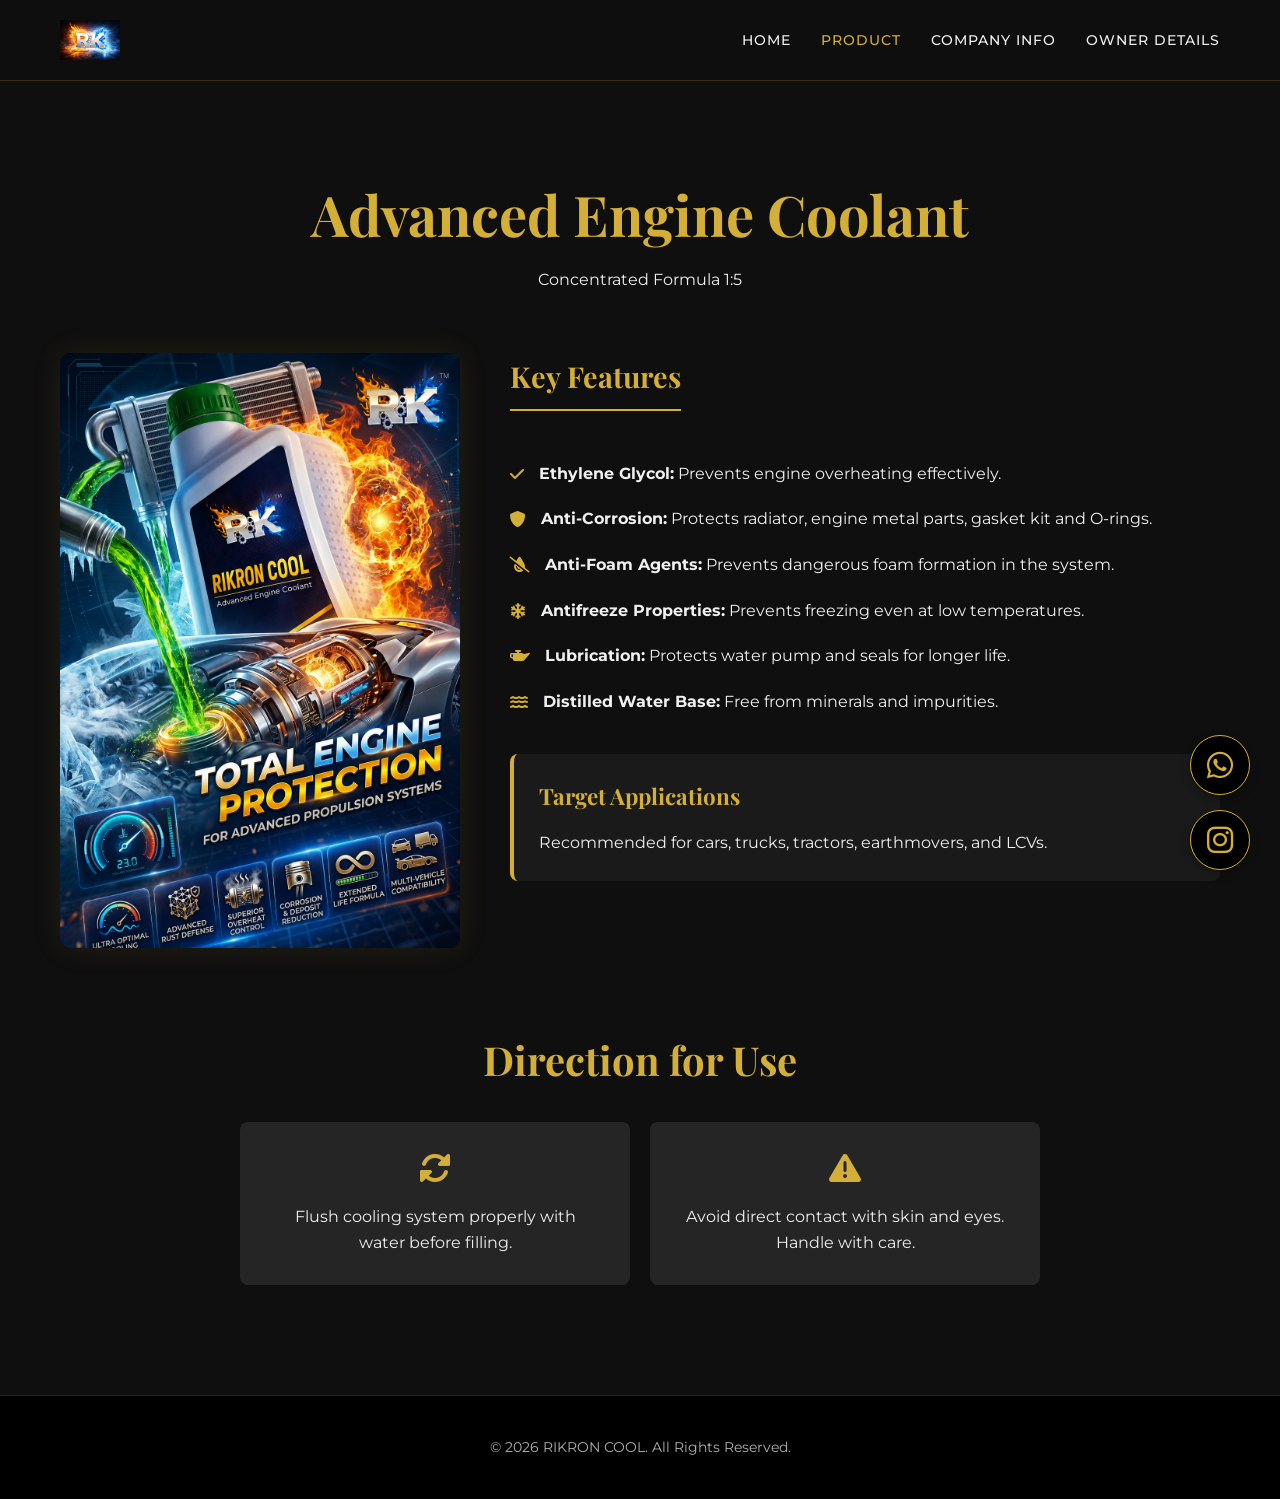
==== product.html @ 7770460e "Add files via upload" ====
<!DOCTYPE html>
<html lang="en">

<head>
    <meta charset="UTF-8">
    <meta name="viewport" content="width=device-width, initial-scale=1.0">
    <title>Product Details - RIKRON COOL</title>
    <link rel="stylesheet" href="css/style.css">
    <link rel="stylesheet" href="https://cdnjs.cloudflare.com/ajax/libs/font-awesome/6.0.0/css/all.min.css">
</head>

<body>
    <header>
        <div class="container">
            <nav>
                <div class="logo">
                    <a href="index.html">
                        <img src="assets/images/logo.png" alt="RIKRON COOL Logo">
                    </a>
                </div>
                <div class="hamburger">
                    <i class="fas fa-bars">☰</i>
                </div>
                <ul class="nav-links">
                    <li><a href="index.html">Home</a></li>
                    <li><a href="product.html" class="active">Product</a></li>
                    <li><a href="company.html">Company Info</a></li>
                    <li><a href="owner.html">Owner Details</a></li>
                </ul>
            </nav>
        </div>
    </header>

    <main style="padding-top: 100px;">
        <section class="section-padding">
            <div class="container">
                <div class="fade-in text-center" style="margin-bottom: 60px;">
                    <h1 class="text-gold">Advanced Engine Coolant</h1>
                    <p>Concentrated Formula 1:5</p>
                </div>

                <div style="display: flex; flex-wrap: wrap; justify-content: center; gap: 50px; align-items: start;">
                    <div class="fade-in" style="flex: 1; min-width: 300px; max-width: 400px;">
                        <img src="assets/images/bottle.png" alt="RIKRON Coolant Bottle"
                            style="width: 100%; border-radius: 10px; box-shadow: 0 0 30px rgba(212, 175, 55, 0.1);">
                    </div>

                    <div class="fade-in" style="flex: 1; min-width: 300px;">
                        <h2 class="text-gold"
                            style="font-size: 1.8rem; border-bottom: 2px solid var(--accent-gold); padding-bottom: 10px; display: inline-block;">
                            Key Features</h2>
                        <ul style="margin-top: 30px; display: grid; gap: 20px;">
                            <li style="display: flex; gap: 15px; align-items: flex-start;">
                                <i class="fas fa-check text-gold" style="margin-top: 5px;"></i>
                                <span><strong>Ethylene Glycol:</strong> Prevents engine overheating effectively.</span>
                            </li>
                            <li style="display: flex; gap: 15px; align-items: flex-start;">
                                <i class="fas fa-shield-alt text-gold" style="margin-top: 5px;"></i>
                                <span><strong>Anti-Corrosion:</strong> Protects radiator, engine metal parts, gasket kit
                                    and O-rings.</span>
                            </li>
                            <li style="display: flex; gap: 15px; align-items: flex-start;">
                                <i class="fas fa-tint-slash text-gold" style="margin-top: 5px;"></i>
                                <span><strong>Anti-Foam Agents:</strong> Prevents dangerous foam formation in the
                                    system.</span>
                            </li>
                            <li style="display: flex; gap: 15px; align-items: flex-start;">
                                <i class="fas fa-snowflake text-gold" style="margin-top: 5px;"></i>
                                <span><strong>Antifreeze Properties:</strong> Prevents freezing even at low
                                    temperatures.</span>
                            </li>
                            <li style="display: flex; gap: 15px; align-items: flex-start;">
                                <i class="fas fa-oil-can text-gold" style="margin-top: 5px;"></i>
                                <span><strong>Lubrication:</strong> Protects water pump and seals for longer
                                    life.</span>
                            </li>
                            <li style="display: flex; gap: 15px; align-items: flex-start;">
                                <i class="fas fa-water text-gold" style="margin-top: 5px;"></i>
                                <span><strong>Distilled Water Base:</strong> Free from minerals and impurities.</span>
                            </li>
                        </ul>

                        <div
                            style="margin-top: 40px; background-color: var(--secondary-bg); padding: 25px; border-radius: 8px; border-left: 4px solid var(--accent-gold);">
                            <h3 class="text-gold" style="font-size: 1.4rem; margin-bottom: 15px;">Target Applications
                            </h3>
                            <p>Recommended for cars, trucks, tractors, earthmovers, and LCVs.</p>
                        </div>
                    </div>
                </div>

                <div class="fade-in" style="margin-top: 80px;">
                    <h2 class="text-gold text-center">Direction for Use</h2>
                    <div
                        style="max-width: 800px; margin: 30px auto; display: grid; grid-template-columns: repeat(auto-fit, minmax(250px, 1fr)); gap: 20px;">
                        <div class="text-center" style="background: var(--card-bg); padding: 30px; border-radius: 8px;">
                            <i class="fas fa-sync-alt text-gold" style="font-size: 2rem; margin-bottom: 20px;"></i>
                            <p>Flush cooling system properly with water before filling.</p>
                        </div>
                        <div class="text-center" style="background: var(--card-bg); padding: 30px; border-radius: 8px;">
                            <i class="fas fa-exclamation-triangle text-gold"
                                style="font-size: 2rem; margin-bottom: 20px;"></i>
                            <p>Avoid direct contact with skin and eyes. Handle with care.</p>
                        </div>
                    </div>
                </div>
            </div>
        </section>
    </main>

    <div class="floating-buttons">
        <a href="https://api.whatsapp.com/send?phone=917276092087&text=Hello%2C%20I%20want%20to%20inquire%20about%20RIKRON%20COOL%20products."
            target="_blank" class="social-btn whatsapp">
            <i class="fab fa-whatsapp"></i>
        </a>
        <a href="https://www.instagram.com/rikroncool_10/" target="_blank" class="social-btn instagram">
            <i class="fab fa-instagram"></i>
        </a>
    </div>

    <footer>
        <div class="container">
            <p>&copy; 2026 RIKRON COOL. All Rights Reserved.</p>
        </div>
    </footer>

    <script src="js/main.js"></script>
</body>

</html>
---- css/style.css ----
/* RIKRON COOL - Main Stylesheet */

/* Google Fonts Import */
@import url('https://fonts.googleapis.com/css2?family=Montserrat:wght@400;500;700&family=Playfair+Display:wght@700&display=swap');

:root {
    --primary-bg: #0f0f0f;
    --secondary-bg: #1a1a1a;
    --card-bg: #252525;
    --primary-text: #f0f0f0;
    --secondary-text: #b0b0b0;
    --accent-gold: #D4AF37;
    --accent-gold-hover: #C5A028;
    --font-heading: 'Playfair Display', serif;
    --font-body: 'Montserrat', sans-serif;
    --desktop-width: 1200px;
}

* {
    margin: 0;
    padding: 0;
    box-sizing: border-box;
}

body {
    background-color: var(--primary-bg);
    color: var(--primary-text);
    font-family: var(--font-body);
    line-height: 1.6;
    overflow-x: hidden;
}

a {
    text-decoration: none;
    color: inherit;
    transition: color 0.3s ease;
}

ul {
    list-style: none;
}

img {
    max-width: 100%;
    display: block;
}

/* Utilities */
.container {
    max-width: var(--desktop-width);
    margin: 0 auto;
    padding: 0 20px;
}

.text-gold {
    color: var(--accent-gold);
}

.text-center {
    text-align: center;
}

.section-padding {
    padding: 80px 0;
}

.btn {
    display: inline-block;
    padding: 12px 30px;
    background-color: var(--accent-gold);
    color: #000;
    font-weight: 700;
    text-transform: uppercase;
    border: 2px solid var(--accent-gold);
    border-radius: 4px;
    transition: all 0.3s ease;
    cursor: pointer;
}

.btn:hover {
    background-color: transparent;
    color: var(--accent-gold);
}

.btn-outline {
    background-color: transparent;
    color: var(--accent-gold);
}

.btn-outline:hover {
    background-color: var(--accent-gold);
    color: #000;
}

/* Typography */
h1,
h2,
h3,
h4,
h5,
h6 {
    font-family: var(--font-heading);
    color: var(--primary-text);
    margin-bottom: 20px;
}

h1 {
    font-size: 3.5rem;
    line-height: 1.2;
}

h2 {
    font-size: 2.5rem;
}

h3 {
    font-size: 1.8rem;
}

/* Navbar */
header {
    background-color: rgba(15, 15, 15, 0.95);
    padding: 20px 0;
    position: fixed;
    width: 100%;
    top: 0;
    z-index: 1000;
    border-bottom: 1px solid rgba(212, 175, 55, 0.2);
}

nav {
    display: flex;
    justify-content: space-between;
    align-items: center;
}

.logo {
    font-size: 1.5rem;
    font-weight: 700;
    font-family: var(--font-heading);
    color: var(--accent-gold);
    letter-spacing: 1px;
    display: flex;
    align-items: center;
    gap: 10px;
}

.logo img {
    height: 40px;
}

.nav-links {
    display: flex;
    gap: 30px;
}

.nav-links li a {
    font-size: 0.9rem;
    font-weight: 500;
    text-transform: uppercase;
    letter-spacing: 1px;
}

.nav-links li a:hover,
.nav-links li a.active {
    color: var(--accent-gold);
}

.hamburger {
    display: none;
    cursor: pointer;
    font-size: 1.5rem;
    color: var(--accent-gold);
}

/* Footer */
footer {
    background-color: #000;
    padding: 40px 0;
    text-align: center;
    border-top: 1px solid rgba(212, 175, 55, 0.2);
    margin-top: auto;
}

footer p {
    color: var(--secondary-text);
    font-size: 0.9rem;
}

/* Floating Action Buttons */
.floating-buttons {
    position: fixed;
    bottom: 30px;
    right: 30px;
    display: flex;
    flex-direction: column;
    gap: 15px;
    z-index: 999;
}

.social-btn {
    width: 60px;
    height: 60px;
    border-radius: 50%;
    background-color: #000;
    border: 1px solid var(--accent-gold);
    display: flex;
    justify-content: center;
    align-items: center;
    box-shadow: 0 4px 10px rgba(0, 0, 0, 0.3);
    transition: transform 0.3s ease;
}

.social-btn:hover {
    transform: translateY(-5px);
}

.social-btn i {
    font-size: 30px;
    color: var(--accent-gold);
}

/* Animation Classes */
.fade-in {
    opacity: 0;
    transform: translateY(20px);
    transition: opacity 0.8s ease-out, transform 0.8s ease-out;
}

.fade-in.visible {
    opacity: 1;
    transform: translateY(0);
}

/* Mobile Responsive */
@media (max-width: 768px) {
    h1 {
        font-size: 2.5rem;
    }

    h2 {
        font-size: 2rem;
    }

    .hamburger {
        display: block;
    }

    .nav-links {
        position: fixed;
        top: 80px;
        right: -100%;
        width: 100%;
        background-color: var(--secondary-bg);
        flex-direction: column;
        align-items: center;
        padding: 40px 0;
        transition: right 0.4s ease;
        border-bottom: 1px solid var(--accent-gold);
    }

    .nav-links.active {
        right: 0;
    }
}
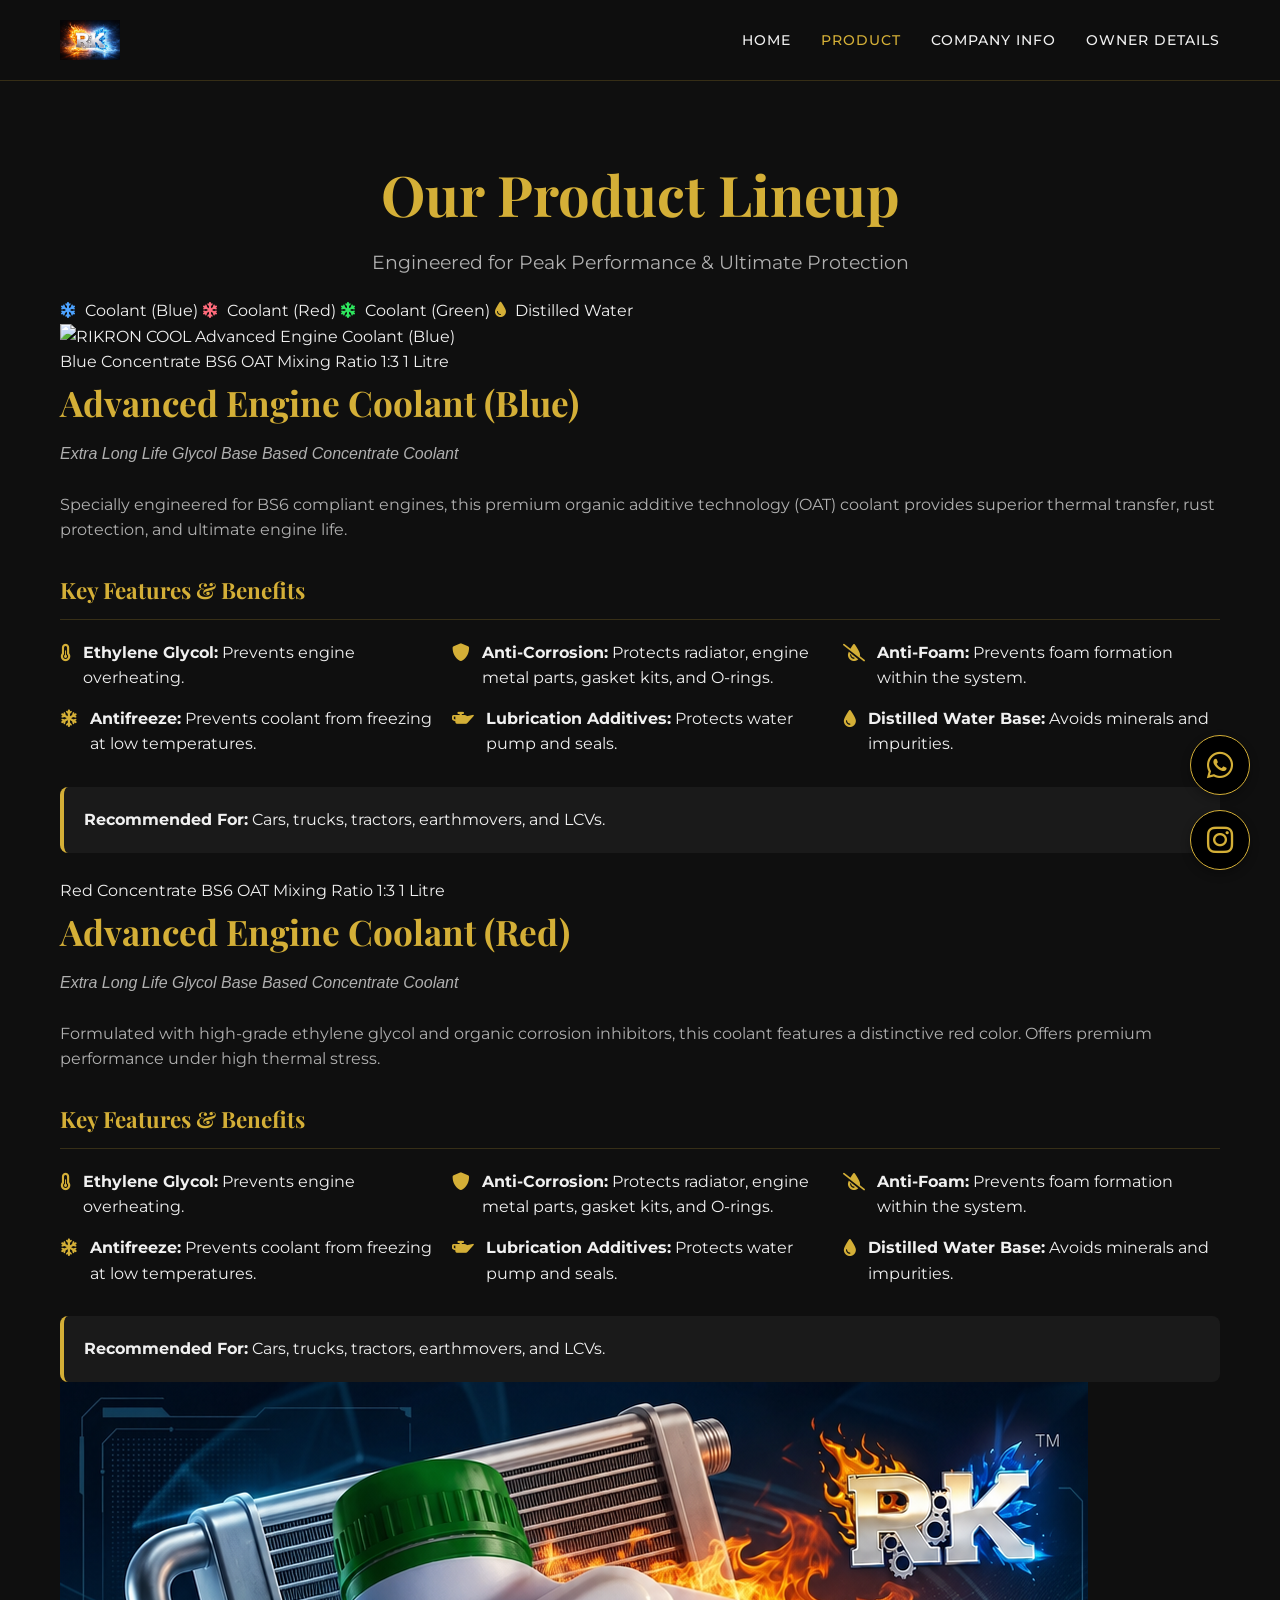
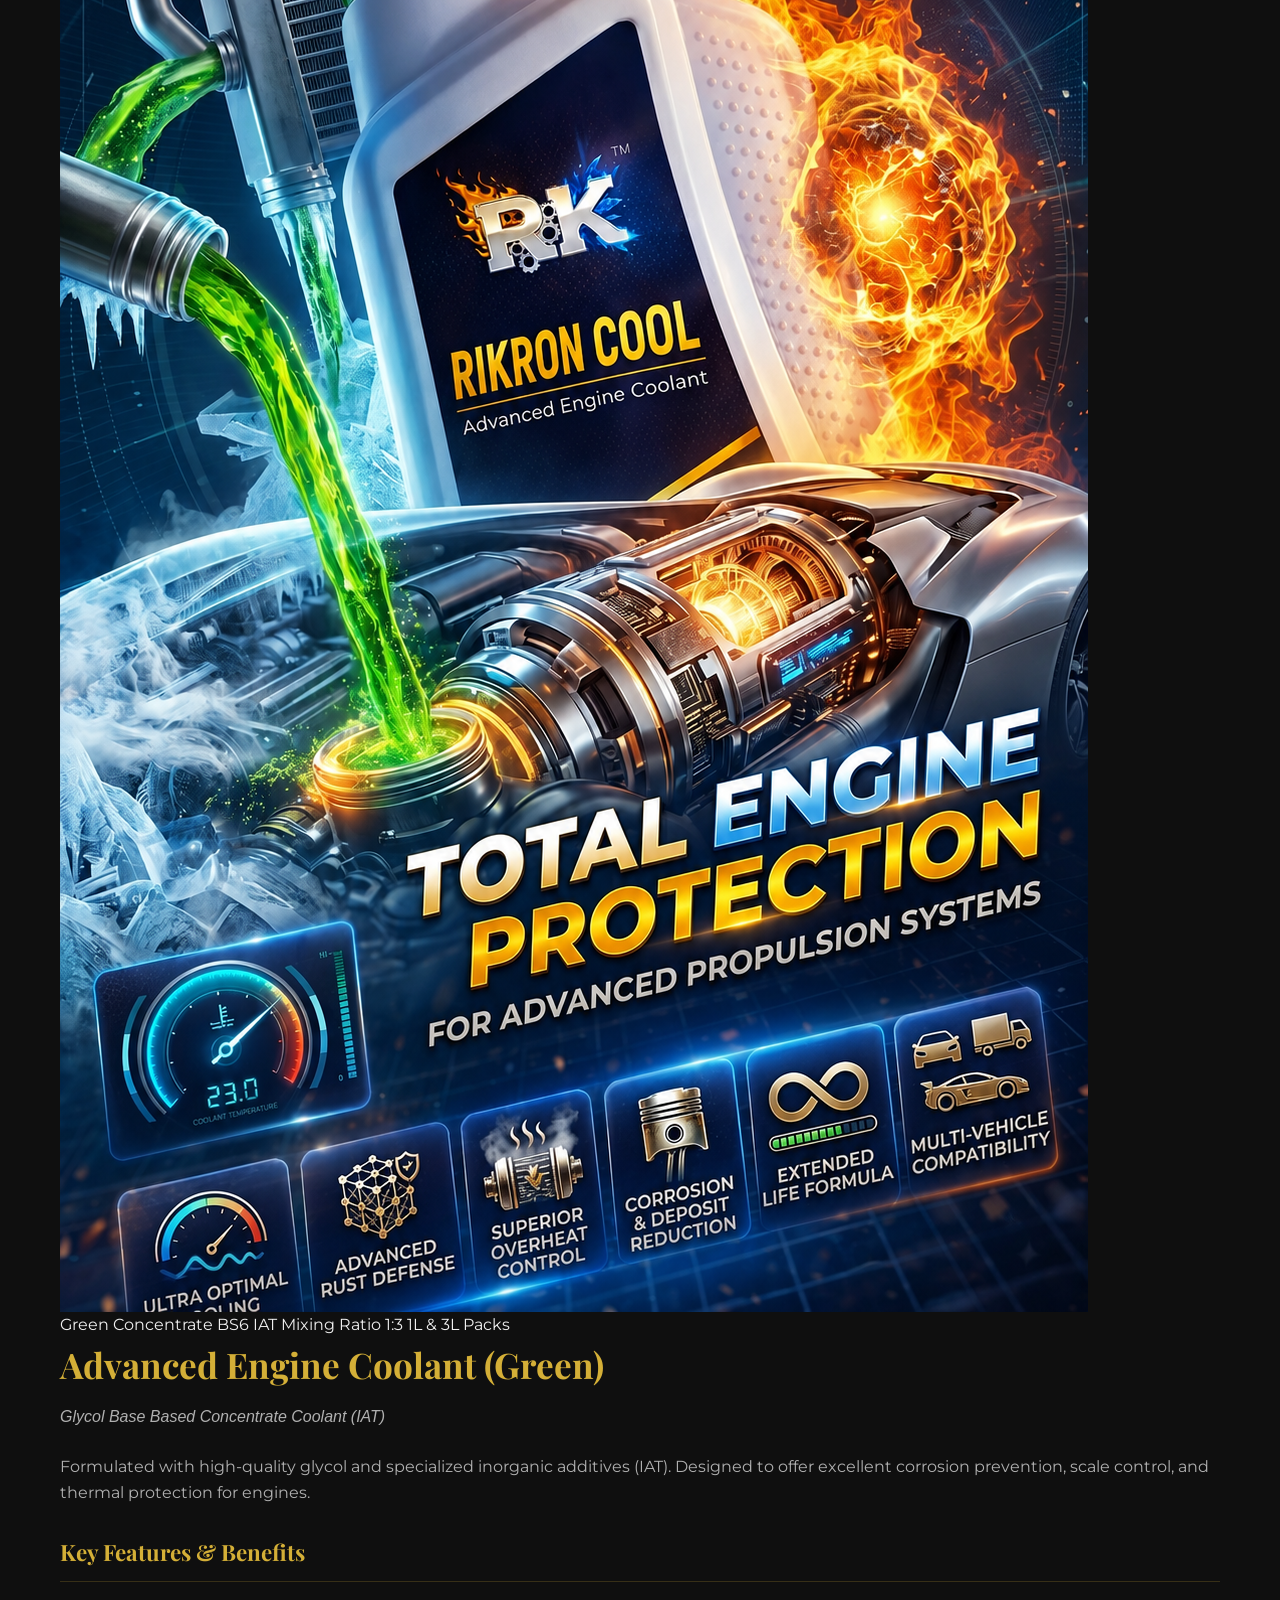
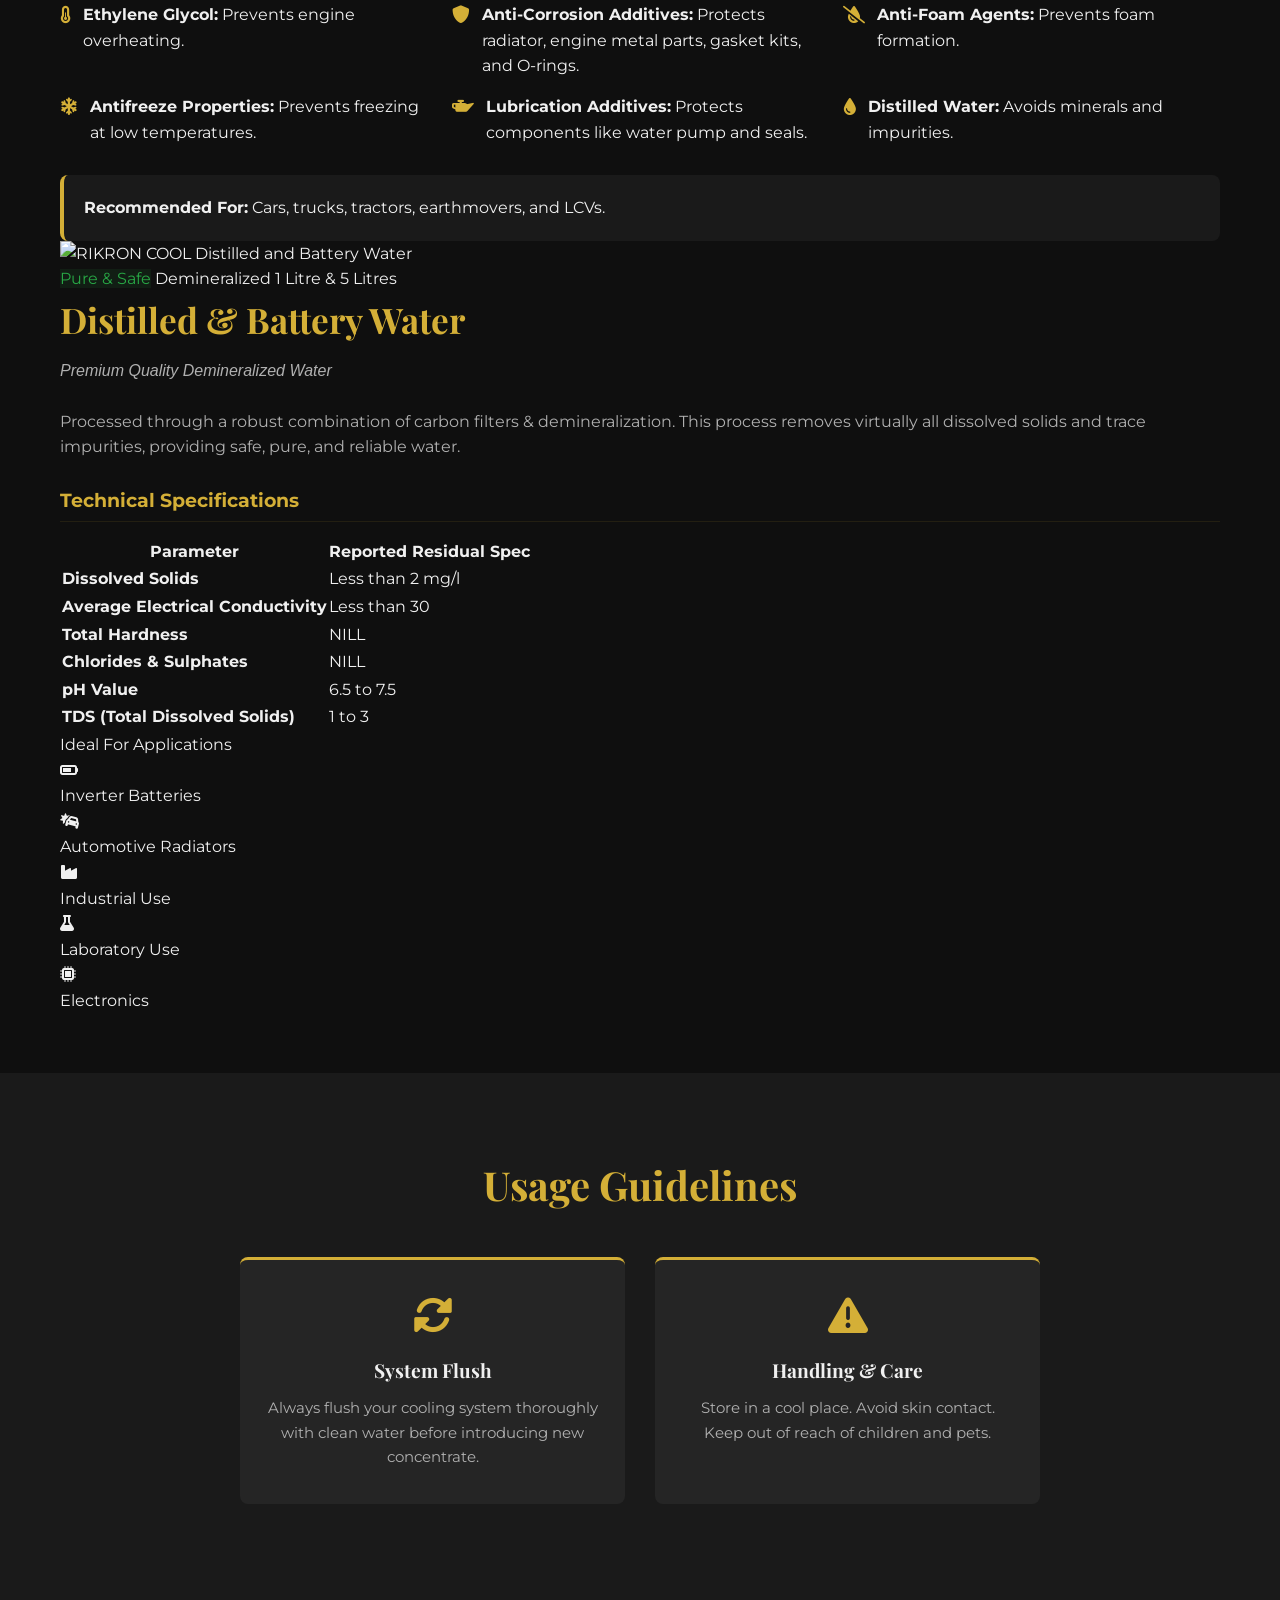
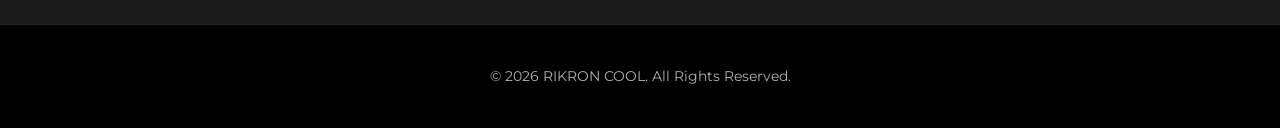
==== commit 148ec79d: "product.html" ====
--- a/product.html
+++ b/product.html
@@ -32,75 +32,369 @@
     </header>
 
     <main style="padding-top: 100px;">
-        <section class="section-padding">
-            <div class="container">
-                <div class="fade-in text-center" style="margin-bottom: 60px;">
-                    <h1 class="text-gold">Advanced Engine Coolant</h1>
-                    <p>Concentrated Formula 1:5</p>
-                </div>
-
-                <div style="display: flex; flex-wrap: wrap; justify-content: center; gap: 50px; align-items: start;">
-                    <div class="fade-in" style="flex: 1; min-width: 300px; max-width: 400px;">
-                        <img src="assets/images/bottle.png" alt="RIKRON Coolant Bottle"
-                            style="width: 100%; border-radius: 10px; box-shadow: 0 0 30px rgba(212, 175, 55, 0.1);">
-                    </div>
-
-                    <div class="fade-in" style="flex: 1; min-width: 300px;">
-                        <h2 class="text-gold"
-                            style="font-size: 1.8rem; border-bottom: 2px solid var(--accent-gold); padding-bottom: 10px; display: inline-block;">
-                            Key Features</h2>
-                        <ul style="margin-top: 30px; display: grid; gap: 20px;">
-                            <li style="display: flex; gap: 15px; align-items: flex-start;">
-                                <i class="fas fa-check text-gold" style="margin-top: 5px;"></i>
-                                <span><strong>Ethylene Glycol:</strong> Prevents engine overheating effectively.</span>
-                            </li>
-                            <li style="display: flex; gap: 15px; align-items: flex-start;">
-                                <i class="fas fa-shield-alt text-gold" style="margin-top: 5px;"></i>
-                                <span><strong>Anti-Corrosion:</strong> Protects radiator, engine metal parts, gasket kit
-                                    and O-rings.</span>
-                            </li>
-                            <li style="display: flex; gap: 15px; align-items: flex-start;">
-                                <i class="fas fa-tint-slash text-gold" style="margin-top: 5px;"></i>
-                                <span><strong>Anti-Foam Agents:</strong> Prevents dangerous foam formation in the
-                                    system.</span>
-                            </li>
-                            <li style="display: flex; gap: 15px; align-items: flex-start;">
-                                <i class="fas fa-snowflake text-gold" style="margin-top: 5px;"></i>
-                                <span><strong>Antifreeze Properties:</strong> Prevents freezing even at low
+        <!-- Hero Header -->
+        <section style="padding: 60px 0 20px 0;">
+            <div class="container text-center">
+                <div class="fade-in">
+                    <h1 class="text-gold">Our Product Lineup</h1>
+                    <p style="font-size: 1.2rem; color: var(--secondary-text); max-width: 600px; margin: 0 auto;">
+                        Engineered for Peak Performance & Ultimate Protection
+                    </p>
+                </div>
+            </div>
+        </section>
+
+        <!-- Sticky Product Sub-Navigation -->
+        <div class="product-nav">
+            <div class="container">
+                <div class="product-nav-links">
+                    <a href="#coolant-blue"><i class="fas fa-snowflake" style="color: #4da3ff; margin-right: 5px;"></i>
+                        Coolant (Blue)</a>
+                    <a href="#coolant-red"><i class="fas fa-snowflake" style="color: #ff6b7b; margin-right: 5px;"></i>
+                        Coolant (Red)</a>
+                    <a href="#coolant-green"><i class="fas fa-snowflake" style="color: #2ee65e; margin-right: 5px;"></i>
+                        Coolant (Green)</a>
+                    <a href="#distilled-water"><i class="fas fa-tint"
+                            style="color: var(--accent-gold); margin-right: 5px;"></i> Distilled Water</a>
+                </div>
+            </div>
+        </div>
+
+        <!-- Product 1: Blue Coolant -->
+        <section id="coolant-blue" class="product-section">
+            <div class="container">
+                <div class="product-grid">
+                    <div class="product-image-container fade-in">
+                        <img src="assets/images/coolant_blue.jpg" alt="RIKRON COOL Advanced Engine Coolant (Blue)"
+                            class="product-image">
+                    </div>
+                    <div class="product-details fade-in">
+                        <div class="badge-group">
+                            <span class="badge badge-blue">Blue Concentrate</span>
+                            <span class="badge">BS6 OAT</span>
+                            <span class="badge">Mixing Ratio 1:3</span>
+                            <span class="badge">1 Litre</span>
+                        </div>
+                        <h2 class="text-gold" style="margin-bottom: 10px; font-size: 2.2rem;">Advanced Engine Coolant
+                            (Blue)</h2>
+                        <h4
+                            style="font-style: italic; color: var(--secondary-text); font-weight: normal; margin-bottom: 25px; font-family: var(--font-body);">
+                            Extra Long Life Glycol Base Based Concentrate Coolant
+                        </h4>
+
+                        <p style="margin-bottom: 30px; color: var(--secondary-text);">
+                            Specially engineered for BS6 compliant engines, this premium organic additive technology
+                            (OAT) coolant provides superior thermal transfer, rust protection, and ultimate engine life.
+                        </p>
+
+                        <h3 class="text-gold"
+                            style="font-size: 1.4rem; border-bottom: 1px solid rgba(212, 175, 55, 0.2); padding-bottom: 10px; margin-bottom: 20px;">
+                            Key Features & Benefits
+                        </h3>
+                        <ul
+                            style="display: grid; grid-template-columns: repeat(auto-fit, minmax(280px, 1fr)); gap: 15px; margin-bottom: 30px;">
+                            <li style="display: flex; gap: 12px; align-items: flex-start;">
+                                <i class="fas fa-thermometer-half text-gold"
+                                    style="margin-top: 4px; font-size: 1.1rem;"></i>
+                                <span><strong>Ethylene Glycol:</strong> Prevents engine overheating.</span>
+                            </li>
+                            <li style="display: flex; gap: 12px; align-items: flex-start;">
+                                <i class="fas fa-shield-alt text-gold" style="margin-top: 4px; font-size: 1.1rem;"></i>
+                                <span><strong>Anti-Corrosion:</strong> Protects radiator, engine metal parts, gasket
+                                    kits, and O-rings.</span>
+                            </li>
+                            <li style="display: flex; gap: 12px; align-items: flex-start;">
+                                <i class="fas fa-tint-slash text-gold" style="margin-top: 4px; font-size: 1.1rem;"></i>
+                                <span><strong>Anti-Foam:</strong> Prevents foam formation within the system.</span>
+                            </li>
+                            <li style="display: flex; gap: 12px; align-items: flex-start;">
+                                <i class="fas fa-snowflake text-gold" style="margin-top: 4px; font-size: 1.1rem;"></i>
+                                <span><strong>Antifreeze:</strong> Prevents coolant from freezing at low
                                     temperatures.</span>
                             </li>
-                            <li style="display: flex; gap: 15px; align-items: flex-start;">
-                                <i class="fas fa-oil-can text-gold" style="margin-top: 5px;"></i>
-                                <span><strong>Lubrication:</strong> Protects water pump and seals for longer
-                                    life.</span>
-                            </li>
-                            <li style="display: flex; gap: 15px; align-items: flex-start;">
-                                <i class="fas fa-water text-gold" style="margin-top: 5px;"></i>
-                                <span><strong>Distilled Water Base:</strong> Free from minerals and impurities.</span>
+                            <li style="display: flex; gap: 12px; align-items: flex-start;">
+                                <i class="fas fa-oil-can text-gold" style="margin-top: 4px; font-size: 1.1rem;"></i>
+                                <span><strong>Lubrication Additives:</strong> Protects water pump and seals.</span>
+                            </li>
+                            <li style="display: flex; gap: 12px; align-items: flex-start;">
+                                <i class="fas fa-tint text-gold" style="margin-top: 4px; font-size: 1.1rem;"></i>
+                                <span><strong>Distilled Water Base:</strong> Avoids minerals and impurities.</span>
                             </li>
                         </ul>
 
                         <div
-                            style="margin-top: 40px; background-color: var(--secondary-bg); padding: 25px; border-radius: 8px; border-left: 4px solid var(--accent-gold);">
-                            <h3 class="text-gold" style="font-size: 1.4rem; margin-bottom: 15px;">Target Applications
+                            style="background-color: var(--secondary-bg); padding: 20px; border-radius: 8px; border-left: 4px solid var(--accent-gold);">
+                            <strong>Recommended For:</strong> Cars, trucks, tractors, earthmovers, and LCVs.
+                        </div>
+                    </div>
+                </div>
+            </div>
+        </section>
+
+        <!-- Product 2: Red Coolant -->
+        <section id="coolant-red" class="product-section">
+            <div class="container">
+                <div class="product-grid product-grid-reverse">
+                    <div class="product-image-container fade-in">
+                        <img src="assets/images/coolant_red.jpg" alt="RIKRON COOL Advanced Engine Coolant (Red)"
+                            class="product-image">
+                    </div>
+                    <div class="product-details fade-in">
+                        <div class="badge-group">
+                            <span class="badge badge-red">Red Concentrate</span>
+                            <span class="badge">BS6 OAT</span>
+                            <span class="badge">Mixing Ratio 1:3</span>
+                            <span class="badge">1 Litre</span>
+                        </div>
+                        <h2 class="text-gold" style="margin-bottom: 10px; font-size: 2.2rem;">Advanced Engine Coolant
+                            (Red)</h2>
+                        <h4
+                            style="font-style: italic; color: var(--secondary-text); font-weight: normal; margin-bottom: 25px; font-family: var(--font-body);">
+                            Extra Long Life Glycol Base Based Concentrate Coolant
+                        </h4>
+
+                        <p style="margin-bottom: 30px; color: var(--secondary-text);">
+                            Formulated with high-grade ethylene glycol and organic corrosion inhibitors, this coolant
+                            features a distinctive red color. Offers premium performance under high thermal stress.
+                        </p>
+
+                        <h3 class="text-gold"
+                            style="font-size: 1.4rem; border-bottom: 1px solid rgba(212, 175, 55, 0.2); padding-bottom: 10px; margin-bottom: 20px;">
+                            Key Features & Benefits
+                        </h3>
+                        <ul
+                            style="display: grid; grid-template-columns: repeat(auto-fit, minmax(280px, 1fr)); gap: 15px; margin-bottom: 30px;">
+                            <li style="display: flex; gap: 12px; align-items: flex-start;">
+                                <i class="fas fa-thermometer-half text-gold"
+                                    style="margin-top: 4px; font-size: 1.1rem;"></i>
+                                <span><strong>Ethylene Glycol:</strong> Prevents engine overheating.</span>
+                            </li>
+                            <li style="display: flex; gap: 12px; align-items: flex-start;">
+                                <i class="fas fa-shield-alt text-gold" style="margin-top: 4px; font-size: 1.1rem;"></i>
+                                <span><strong>Anti-Corrosion:</strong> Protects radiator, engine metal parts, gasket
+                                    kits, and O-rings.</span>
+                            </li>
+                            <li style="display: flex; gap: 12px; align-items: flex-start;">
+                                <i class="fas fa-tint-slash text-gold" style="margin-top: 4px; font-size: 1.1rem;"></i>
+                                <span><strong>Anti-Foam:</strong> Prevents foam formation within the system.</span>
+                            </li>
+                            <li style="display: flex; gap: 12px; align-items: flex-start;">
+                                <i class="fas fa-snowflake text-gold" style="margin-top: 4px; font-size: 1.1rem;"></i>
+                                <span><strong>Antifreeze:</strong> Prevents coolant from freezing at low
+                                    temperatures.</span>
+                            </li>
+                            <li style="display: flex; gap: 12px; align-items: flex-start;">
+                                <i class="fas fa-oil-can text-gold" style="margin-top: 4px; font-size: 1.1rem;"></i>
+                                <span><strong>Lubrication Additives:</strong> Protects water pump and seals.</span>
+                            </li>
+                            <li style="display: flex; gap: 12px; align-items: flex-start;">
+                                <i class="fas fa-tint text-gold" style="margin-top: 4px; font-size: 1.1rem;"></i>
+                                <span><strong>Distilled Water Base:</strong> Avoids minerals and impurities.</span>
+                            </li>
+                        </ul>
+
+                        <div
+                            style="background-color: var(--secondary-bg); padding: 20px; border-radius: 8px; border-left: 4px solid var(--accent-gold);">
+                            <strong>Recommended For:</strong> Cars, trucks, tractors, earthmovers, and LCVs.
+                        </div>
+                    </div>
+                </div>
+            </div>
+        </section>
+
+        <!-- Product 3: Green Coolant -->
+        <section id="coolant-green" class="product-section">
+            <div class="container">
+                <div class="product-grid">
+                    <div class="product-image-container fade-in">
+                        <img src="assets/images/bottle.png" alt="RIKRON COOL Advanced Engine Coolant (Green)"
+                            class="product-image">
+                    </div>
+                    <div class="product-details fade-in">
+                        <div class="badge-group">
+                            <span class="badge badge-green">Green Concentrate</span>
+                            <span class="badge">BS6 IAT</span>
+                            <span class="badge">Mixing Ratio 1:3</span>
+                            <span class="badge">1L & 3L Packs</span>
+                        </div>
+                        <h2 class="text-gold" style="margin-bottom: 10px; font-size: 2.2rem;">Advanced Engine Coolant
+                            (Green)</h2>
+                        <h4
+                            style="font-style: italic; color: var(--secondary-text); font-weight: normal; margin-bottom: 25px; font-family: var(--font-body);">
+                            Glycol Base Based Concentrate Coolant (IAT)
+                        </h4>
+
+                        <p style="margin-bottom: 30px; color: var(--secondary-text);">
+                            Formulated with high-quality glycol and specialized inorganic additives (IAT). Designed to
+                            offer excellent corrosion prevention, scale control, and thermal protection for engines.
+                        </p>
+
+                        <h3 class="text-gold"
+                            style="font-size: 1.4rem; border-bottom: 1px solid rgba(212, 175, 55, 0.2); padding-bottom: 10px; margin-bottom: 20px;">
+                            Key Features & Benefits
+                        </h3>
+                        <ul
+                            style="display: grid; grid-template-columns: repeat(auto-fit, minmax(280px, 1fr)); gap: 15px; margin-bottom: 30px;">
+                            <li style="display: flex; gap: 12px; align-items: flex-start;">
+                                <i class="fas fa-thermometer-half text-gold"
+                                    style="margin-top: 4px; font-size: 1.1rem;"></i>
+                                <span><strong>Ethylene Glycol:</strong> Prevents engine overheating.</span>
+                            </li>
+                            <li style="display: flex; gap: 12px; align-items: flex-start;">
+                                <i class="fas fa-shield-alt text-gold" style="margin-top: 4px; font-size: 1.1rem;"></i>
+                                <span><strong>Anti-Corrosion Additives:</strong> Protects radiator, engine metal parts,
+                                    gasket kits, and O-rings.</span>
+                            </li>
+                            <li style="display: flex; gap: 12px; align-items: flex-start;">
+                                <i class="fas fa-tint-slash text-gold" style="margin-top: 4px; font-size: 1.1rem;"></i>
+                                <span><strong>Anti-Foam Agents:</strong> Prevents foam formation.</span>
+                            </li>
+                            <li style="display: flex; gap: 12px; align-items: flex-start;">
+                                <i class="fas fa-snowflake text-gold" style="margin-top: 4px; font-size: 1.1rem;"></i>
+                                <span><strong>Antifreeze Properties:</strong> Prevents freezing at low
+                                    temperatures.</span>
+                            </li>
+                            <li style="display: flex; gap: 12px; align-items: flex-start;">
+                                <i class="fas fa-oil-can text-gold" style="margin-top: 4px; font-size: 1.1rem;"></i>
+                                <span><strong>Lubrication Additives:</strong> Protects components like water pump and
+                                    seals.</span>
+                            </li>
+                            <li style="display: flex; gap: 12px; align-items: flex-start;">
+                                <i class="fas fa-tint text-gold" style="margin-top: 4px; font-size: 1.1rem;"></i>
+                                <span><strong>Distilled Water:</strong> Avoids minerals and impurities.</span>
+                            </li>
+                        </ul>
+
+                        <div
+                            style="background-color: var(--secondary-bg); padding: 20px; border-radius: 8px; border-left: 4px solid var(--accent-gold);">
+                            <strong>Recommended For:</strong> Cars, trucks, tractors, earthmovers, and LCVs.
+                        </div>
+                    </div>
+                </div>
+            </div>
+        </section>
+
+        <!-- Product 4: Distilled Water -->
+        <section id="distilled-water" class="product-section">
+            <div class="container">
+                <div class="product-grid product-grid-reverse">
+                    <div class="product-image-container fade-in">
+                        <img src="assets/images/distilled_water.jpg" alt="RIKRON COOL Distilled and Battery Water"
+                            class="product-image">
+                    </div>
+                    <div class="product-details fade-in">
+                        <div class="badge-group">
+                            <span class="badge"
+                                style="background-color: rgba(40, 167, 69, 0.1); color: #28a745; border-color: rgba(40, 167, 69, 0.4);">Pure
+                                & Safe</span>
+                            <span class="badge">Demineralized</span>
+                            <span class="badge">1 Litre & 5 Litres</span>
+                        </div>
+                        <h2 class="text-gold" style="margin-bottom: 10px; font-size: 2.2rem;">Distilled & Battery Water
+                        </h2>
+                        <h4
+                            style="font-style: italic; color: var(--secondary-text); font-weight: normal; margin-bottom: 25px; font-family: var(--font-body);">
+                            Premium Quality Demineralized Water
+                        </h4>
+
+                        <p style="color: var(--secondary-text); margin-bottom: 25px;">
+                            Processed through a robust combination of carbon filters & demineralization. This process
+                            removes virtually all dissolved solids and trace impurities, providing safe, pure, and
+                            reliable water.
+                        </p>
+
+                        <div class="specs-table-container">
+                            <h3 class="text-gold"
+                                style="font-size: 1.2rem; margin-bottom: 15px; border-bottom: 1px solid rgba(212, 175, 55, 0.1); padding-bottom: 5px; font-family: var(--font-body);">
+                                Technical Specifications
                             </h3>
-                            <p>Recommended for cars, trucks, tractors, earthmovers, and LCVs.</p>
-                        </div>
-                    </div>
-                </div>
-
-                <div class="fade-in" style="margin-top: 80px;">
-                    <h2 class="text-gold text-center">Direction for Use</h2>
+                            <table class="specs-table">
+                                <thead>
+                                    <tr>
+                                        <th>Parameter</th>
+                                        <th>Reported Residual Spec</th>
+                                    </tr>
+                                </thead>
+                                <tbody>
+                                    <tr>
+                                        <td><strong>Dissolved Solids</strong></td>
+                                        <td>Less than 2 mg/l</td>
+                                    </tr>
+                                    <tr>
+                                        <td><strong>Average Electrical Conductivity</strong></td>
+                                        <td>Less than 30</td>
+                                    </tr>
+                                    <tr>
+                                        <td><strong>Total Hardness</strong></td>
+                                        <td>NILL</td>
+                                    </tr>
+                                    <tr>
+                                        <td><strong>Chlorides & Sulphates</strong></td>
+                                        <td>NILL</td>
+                                    </tr>
+                                    <tr>
+                                        <td><strong>pH Value</strong></td>
+                                        <td>6.5 to 7.5</td>
+                                    </tr>
+                                    <tr>
+                                        <td><strong>TDS (Total Dissolved Solids)</strong></td>
+                                        <td>1 to 3</td>
+                                    </tr>
+                                </tbody>
+                            </table>
+                        </div>
+
+                        <div>
+                            <span class="apps-title">Ideal For Applications</span>
+                            <div class="apps-grid">
+                                <div class="app-card">
+                                    <i class="fas fa-battery-three-quarters"></i>
+                                    <p>Inverter Batteries</p>
+                                </div>
+                                <div class="app-card">
+                                    <i class="fas fa-car-crash"></i>
+                                    <p>Automotive Radiators</p>
+                                </div>
+                                <div class="app-card">
+                                    <i class="fas fa-industry"></i>
+                                    <p>Industrial Use</p>
+                                </div>
+                                <div class="app-card">
+                                    <i class="fas fa-flask"></i>
+                                    <p>Laboratory Use</p>
+                                </div>
+                                <div class="app-card">
+                                    <i class="fas fa-microchip"></i>
+                                    <p>Electronics</p>
+                                </div>
+                            </div>
+                        </div>
+                    </div>
+                </div>
+            </div>
+        </section>
+
+        <!-- Use/Directions Guidelines -->
+        <section class="section-padding" style="background-color: var(--secondary-bg); margin-top: 60px;">
+            <div class="container">
+                <div class="fade-in">
+                    <h2 class="text-gold text-center">Usage Guidelines</h2>
                     <div
-                        style="max-width: 800px; margin: 30px auto; display: grid; grid-template-columns: repeat(auto-fit, minmax(250px, 1fr)); gap: 20px;">
-                        <div class="text-center" style="background: var(--card-bg); padding: 30px; border-radius: 8px;">
-                            <i class="fas fa-sync-alt text-gold" style="font-size: 2rem; margin-bottom: 20px;"></i>
-                            <p>Flush cooling system properly with water before filling.</p>
-                        </div>
-                        <div class="text-center" style="background: var(--card-bg); padding: 30px; border-radius: 8px;">
+                        style="max-width: 800px; margin: 40px auto; display: grid; grid-template-columns: repeat(auto-fit, minmax(250px, 1fr)); gap: 30px;">
+                        <div class="text-center"
+                            style="background: var(--card-bg); padding: 35px 25px; border-radius: 8px; border-top: 3px solid var(--accent-gold);">
+                            <i class="fas fa-sync-alt text-gold" style="font-size: 2.5rem; margin-bottom: 20px;"></i>
+                            <h3 style="font-size: 1.2rem; margin-bottom: 10px;">System Flush</h3>
+                            <p style="color: var(--secondary-text); font-size: 0.95rem;">Always flush your cooling
+                                system thoroughly with clean water before introducing new concentrate.</p>
+                        </div>
+                        <div class="text-center"
+                            style="background: var(--card-bg); padding: 35px 25px; border-radius: 8px; border-top: 3px solid var(--accent-gold);">
                             <i class="fas fa-exclamation-triangle text-gold"
-                                style="font-size: 2rem; margin-bottom: 20px;"></i>
-                            <p>Avoid direct contact with skin and eyes. Handle with care.</p>
+                                style="font-size: 2.5rem; margin-bottom: 20px;"></i>
+                            <h3 style="font-size: 1.2rem; margin-bottom: 10px;">Handling & Care</h3>
+                            <p style="color: var(--secondary-text); font-size: 0.95rem;">Store in a cool place. Avoid
+                                skin contact. Keep out of reach of children and pets.</p>
                         </div>
                     </div>
                 </div>
@@ -127,4 +421,4 @@
     <script src="js/main.js"></script>
 </body>
 
-</html>+</html>
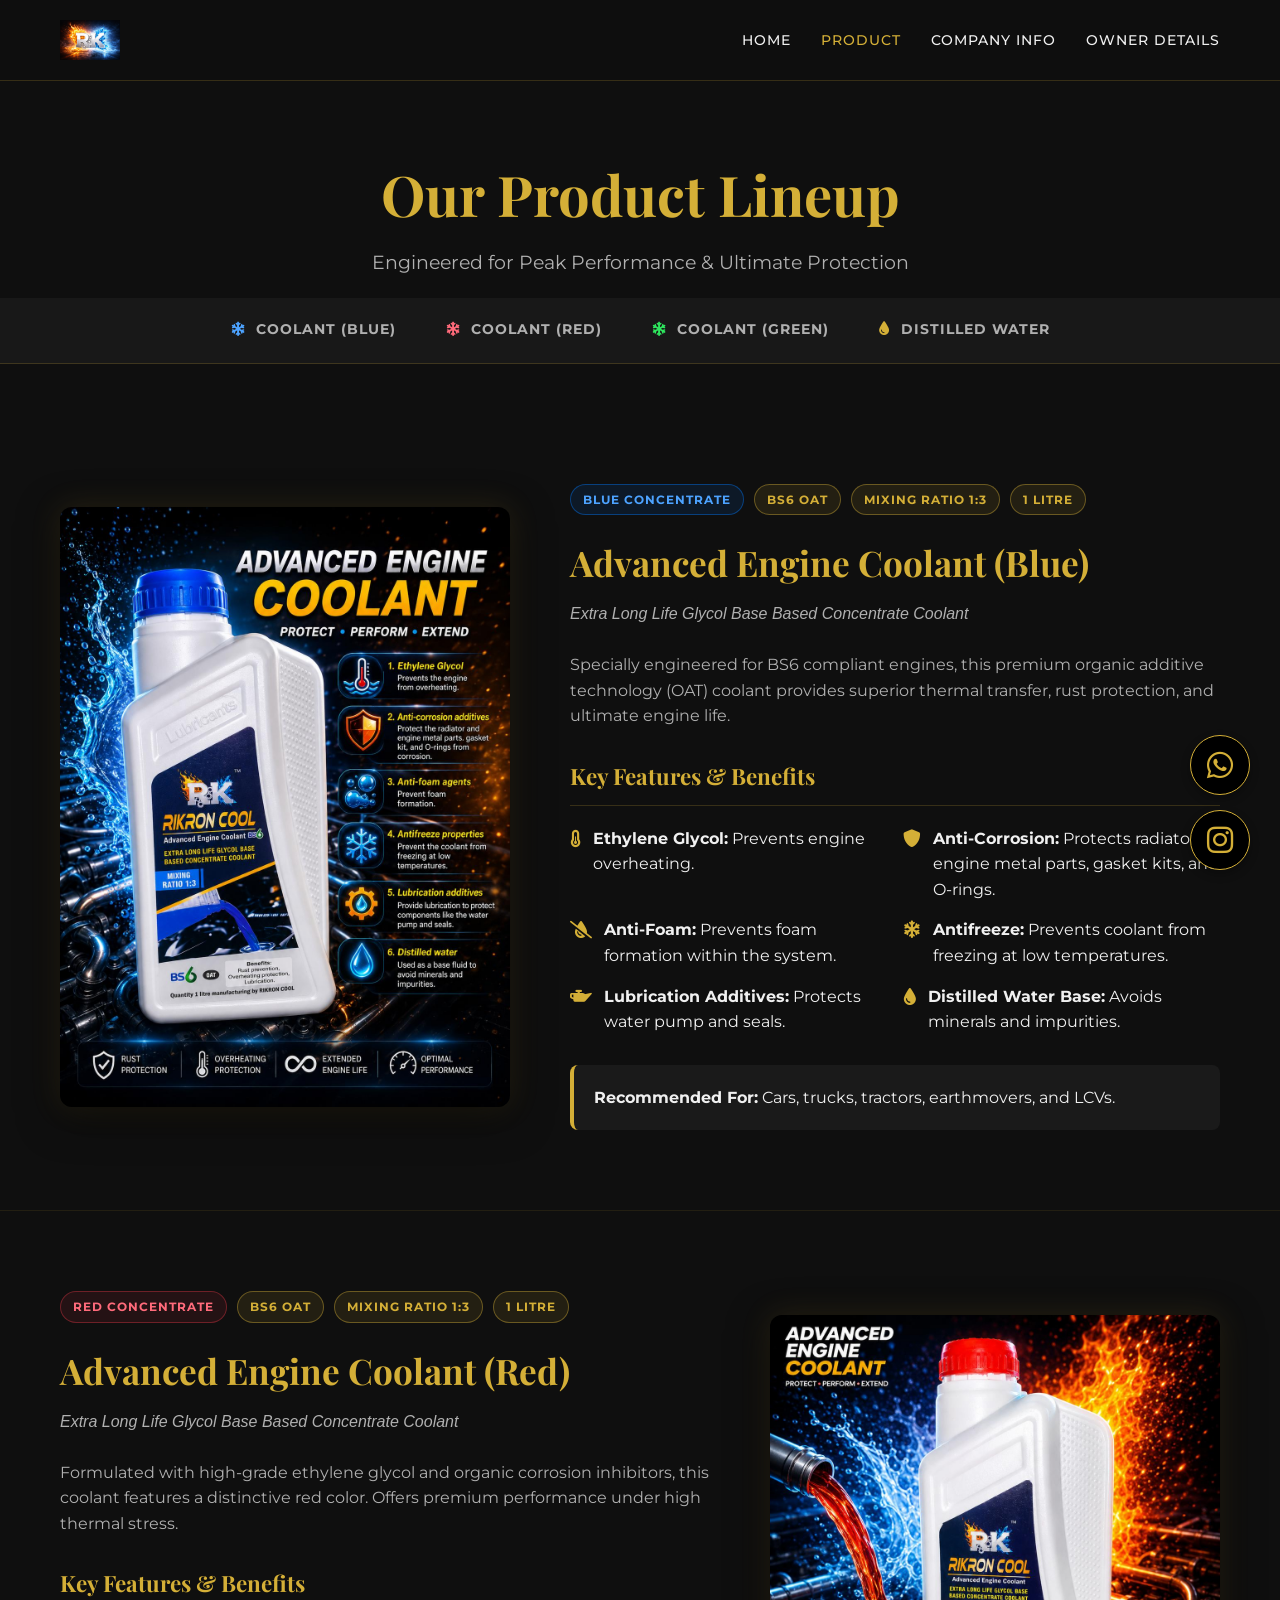
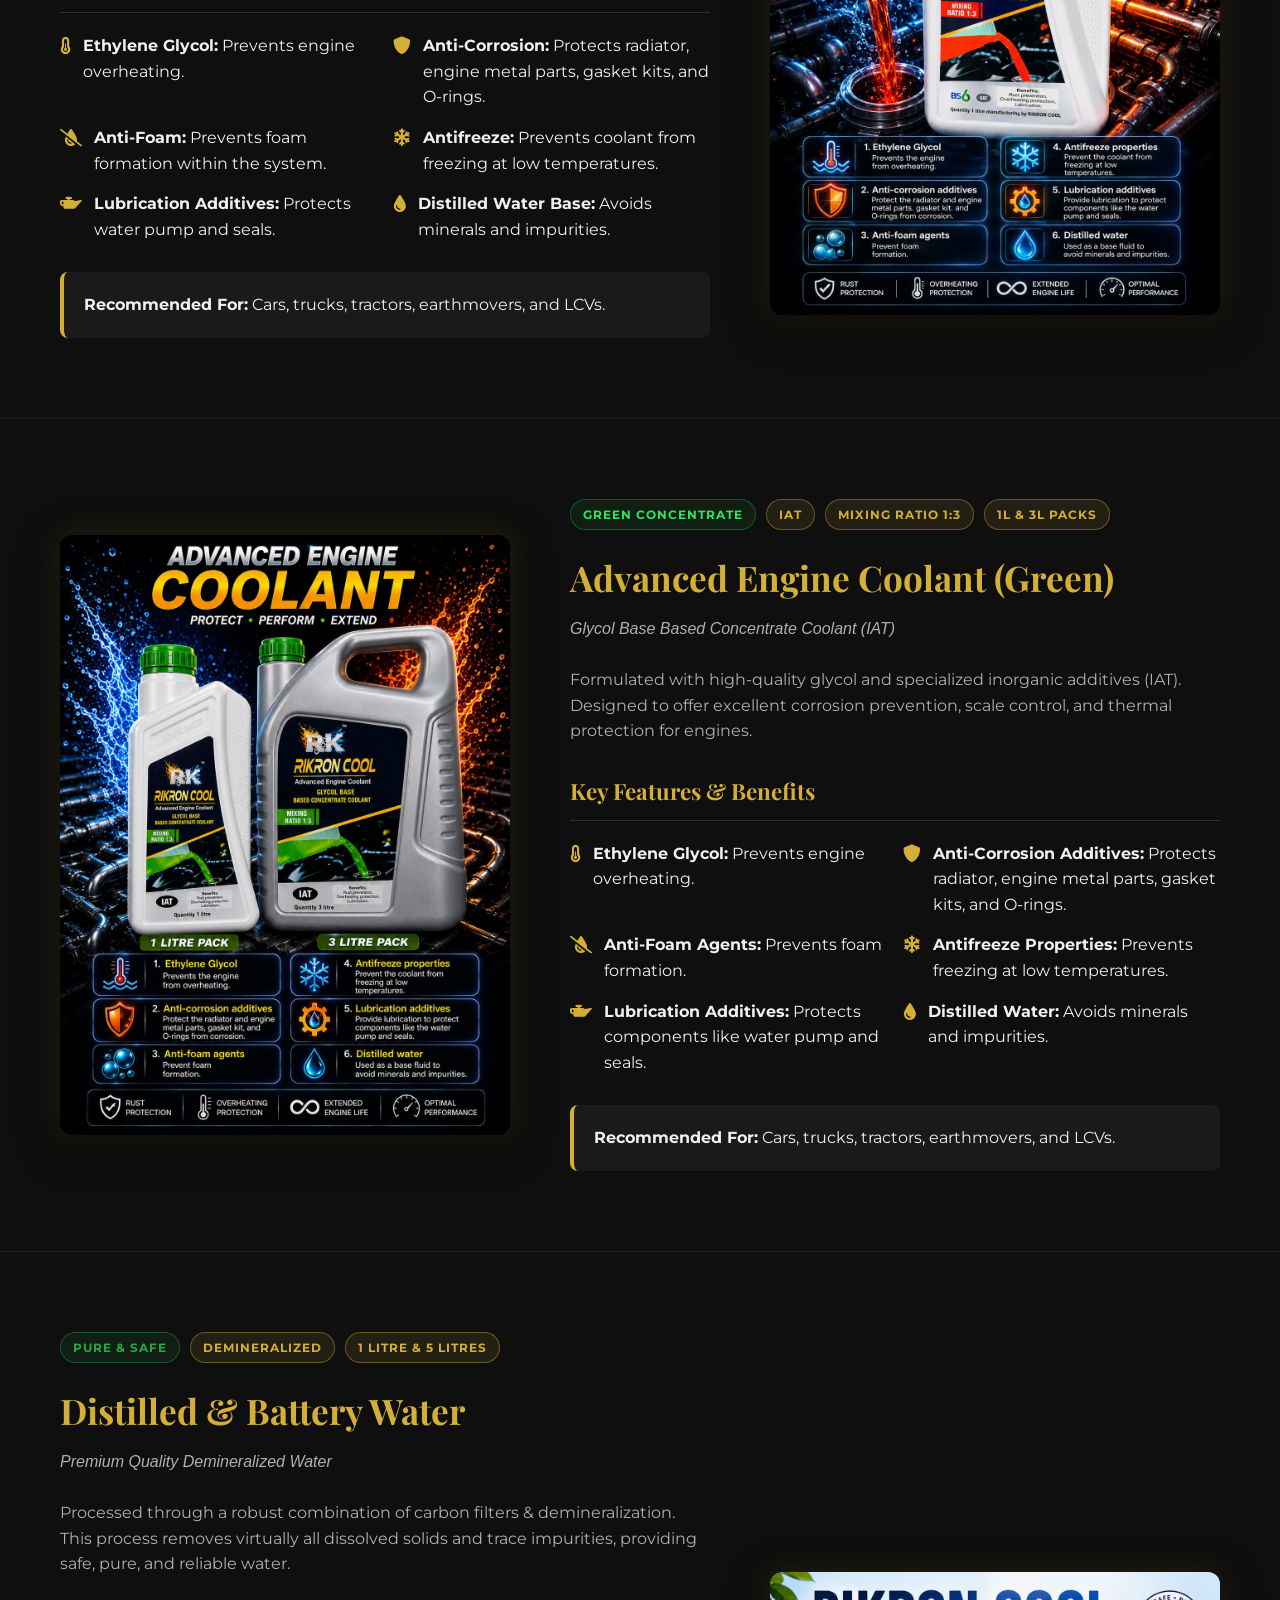
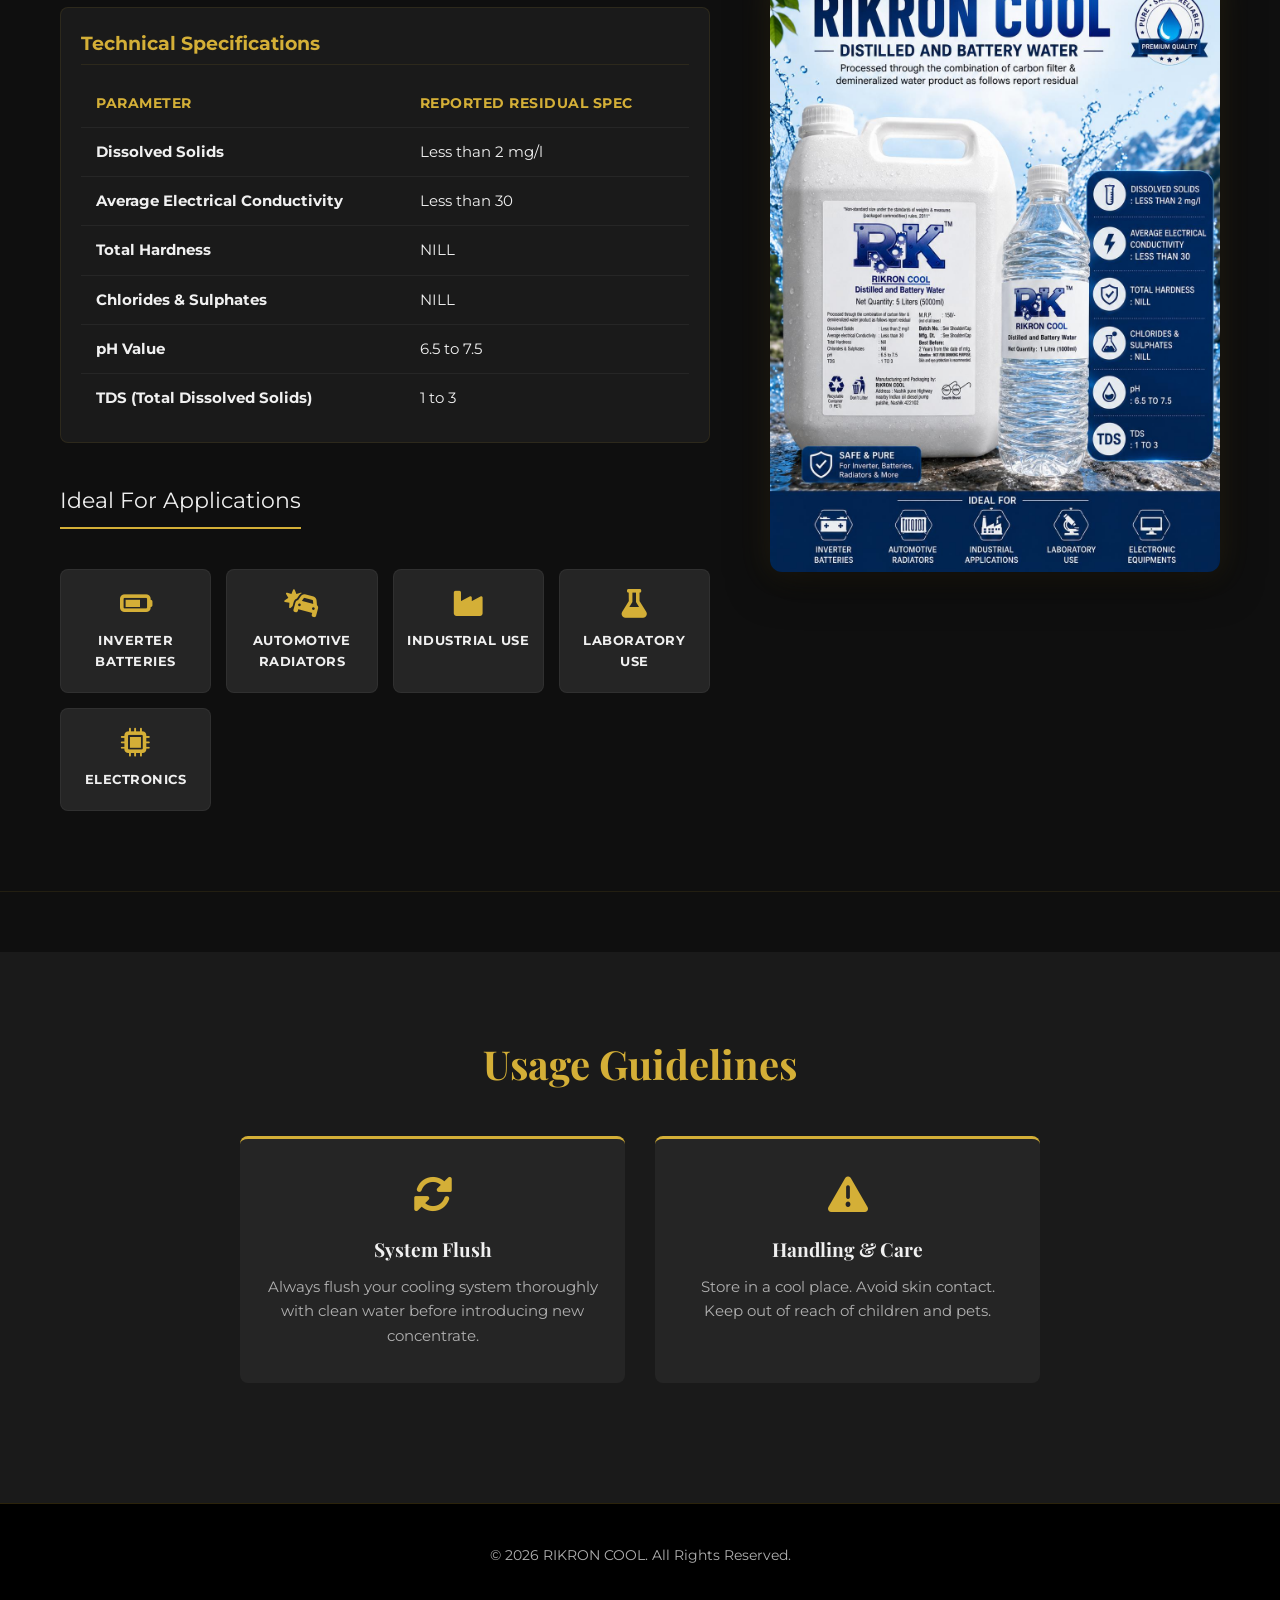
==== commit 1343c9b4: "Update product.html" ====
--- a/product.html
+++ b/product.html
@@ -213,7 +213,7 @@
                     <div class="product-details fade-in">
                         <div class="badge-group">
                             <span class="badge badge-green">Green Concentrate</span>
-                            <span class="badge">BS6 IAT</span>
+                            <span class="badge">IAT</span>
                             <span class="badge">Mixing Ratio 1:3</span>
                             <span class="badge">1L & 3L Packs</span>
                         </div>
--- a/css/style.css
+++ b/css/style.css
@@ -262,4 +262,225 @@
     .nav-links.active {
         right: 0;
     }
-}+}
+
+/* Product Lineup Showcase Styles */
+.product-section {
+    padding: 80px 0;
+    border-bottom: 1px solid rgba(212, 175, 55, 0.1);
+}
+
+.product-section:last-of-type {
+    border-bottom: none;
+}
+
+.product-nav {
+    position: sticky;
+    top: 80px;
+    background-color: rgba(26, 26, 26, 0.95);
+    backdrop-filter: blur(10px);
+    border-bottom: 1px solid rgba(212, 175, 55, 0.2);
+    z-index: 99;
+    padding: 15px 0;
+    margin-bottom: 40px;
+}
+
+.product-nav-links {
+    display: flex;
+    justify-content: center;
+    gap: 30px;
+    flex-wrap: wrap;
+}
+
+.product-nav-links a {
+    font-size: 0.9rem;
+    font-weight: 700;
+    text-transform: uppercase;
+    letter-spacing: 1px;
+    color: var(--secondary-text);
+    padding: 5px 10px;
+    border-bottom: 2px solid transparent;
+    transition: all 0.3s ease;
+}
+
+.product-nav-links a:hover {
+    color: var(--accent-gold);
+    border-bottom-color: var(--accent-gold);
+}
+
+.product-grid {
+    display: flex;
+    flex-wrap: wrap;
+    align-items: center;
+    gap: 60px;
+}
+
+.product-image-container {
+    flex: 1;
+    min-width: 300px;
+    max-width: 450px;
+    margin: 0 auto;
+    position: relative;
+}
+
+.product-image {
+    width: 100%;
+    border-radius: 12px;
+    box-shadow: 0 10px 40px rgba(0, 0, 0, 0.5), 0 0 30px rgba(212, 175, 55, 0.15);
+    transition: transform 0.5s ease, box-shadow 0.5s ease;
+}
+
+.product-image:hover {
+    transform: scale(1.03);
+    box-shadow: 0 15px 50px rgba(0, 0, 0, 0.6), 0 0 40px rgba(212, 175, 55, 0.25);
+}
+
+.product-details {
+    flex: 1.2;
+    min-width: 300px;
+}
+
+.badge-group {
+    display: flex;
+    gap: 10px;
+    flex-wrap: wrap;
+    margin-bottom: 20px;
+}
+
+.badge {
+    background-color: rgba(212, 175, 55, 0.1);
+    color: var(--accent-gold);
+    border: 1px solid rgba(212, 175, 55, 0.4);
+    padding: 5px 12px;
+    border-radius: 20px;
+    font-size: 0.75rem;
+    font-weight: 700;
+    text-transform: uppercase;
+    letter-spacing: 1px;
+}
+
+.badge-blue {
+    background-color: rgba(0, 123, 255, 0.1);
+    color: #4da3ff;
+    border-color: rgba(0, 123, 255, 0.4);
+}
+
+.badge-red {
+    background-color: rgba(220, 53, 69, 0.1);
+    color: #ff6b7b;
+    border-color: rgba(220, 53, 69, 0.4);
+}
+
+.badge-green {
+    background-color: rgba(40, 167, 69, 0.1);
+    color: #2ee65e;
+    border-color: rgba(40, 167, 69, 0.4);
+}
+
+
+/* Technical Specs Table */
+.specs-table-container {
+    margin-top: 30px;
+    background-color: var(--secondary-bg);
+    border-radius: 8px;
+    padding: 20px;
+    border: 1px solid rgba(212, 175, 55, 0.1);
+}
+
+.specs-table {
+    width: 100%;
+    border-collapse: collapse;
+    margin-top: 10px;
+}
+
+.specs-table th, .specs-table td {
+    padding: 12px 15px;
+    text-align: left;
+    border-bottom: 1px solid rgba(255, 255, 255, 0.05);
+}
+
+.specs-table th {
+    color: var(--accent-gold);
+    font-family: var(--font-body);
+    font-weight: 700;
+    font-size: 0.9rem;
+    text-transform: uppercase;
+    letter-spacing: 0.5px;
+}
+
+.specs-table td {
+    font-size: 0.95rem;
+}
+
+.specs-table tr:last-child td {
+    border-bottom: none;
+}
+
+/* Applications Grid */
+.apps-title {
+    font-size: 1.4rem;
+    margin-top: 40px;
+    margin-bottom: 20px;
+    border-bottom: 2px solid var(--accent-gold);
+    padding-bottom: 8px;
+    display: inline-block;
+}
+
+.apps-grid {
+    display: grid;
+    grid-template-columns: repeat(auto-fit, minmax(130px, 1fr));
+    gap: 15px;
+    margin-top: 20px;
+}
+
+.app-card {
+    background-color: var(--card-bg);
+    border: 1px solid rgba(255, 255, 255, 0.05);
+    border-radius: 8px;
+    padding: 20px 10px;
+    text-align: center;
+    transition: all 0.3s ease;
+}
+
+.app-card:hover {
+    transform: translateY(-5px);
+    border-color: var(--accent-gold);
+    box-shadow: 0 5px 15px rgba(212, 175, 55, 0.1);
+}
+
+.app-card i {
+    font-size: 1.8rem;
+    color: var(--accent-gold);
+    margin-bottom: 12px;
+}
+
+.app-card p {
+    font-size: 0.8rem;
+    font-weight: 700;
+    text-transform: uppercase;
+    letter-spacing: 0.5px;
+}
+
+/* Alternate Desktop Columns */
+@media (min-width: 992px) {
+    .product-grid-reverse {
+        flex-direction: row-reverse;
+    }
+}
+
+@media (max-width: 768px) {
+    .product-nav {
+        top: 80px;
+        padding: 10px 0;
+    }
+    .product-nav-links {
+        gap: 15px;
+    }
+    .product-nav-links a {
+        font-size: 0.8rem;
+        padding: 3px 6px;
+    }
+    .product-grid {
+        gap: 30px;
+    }
+}
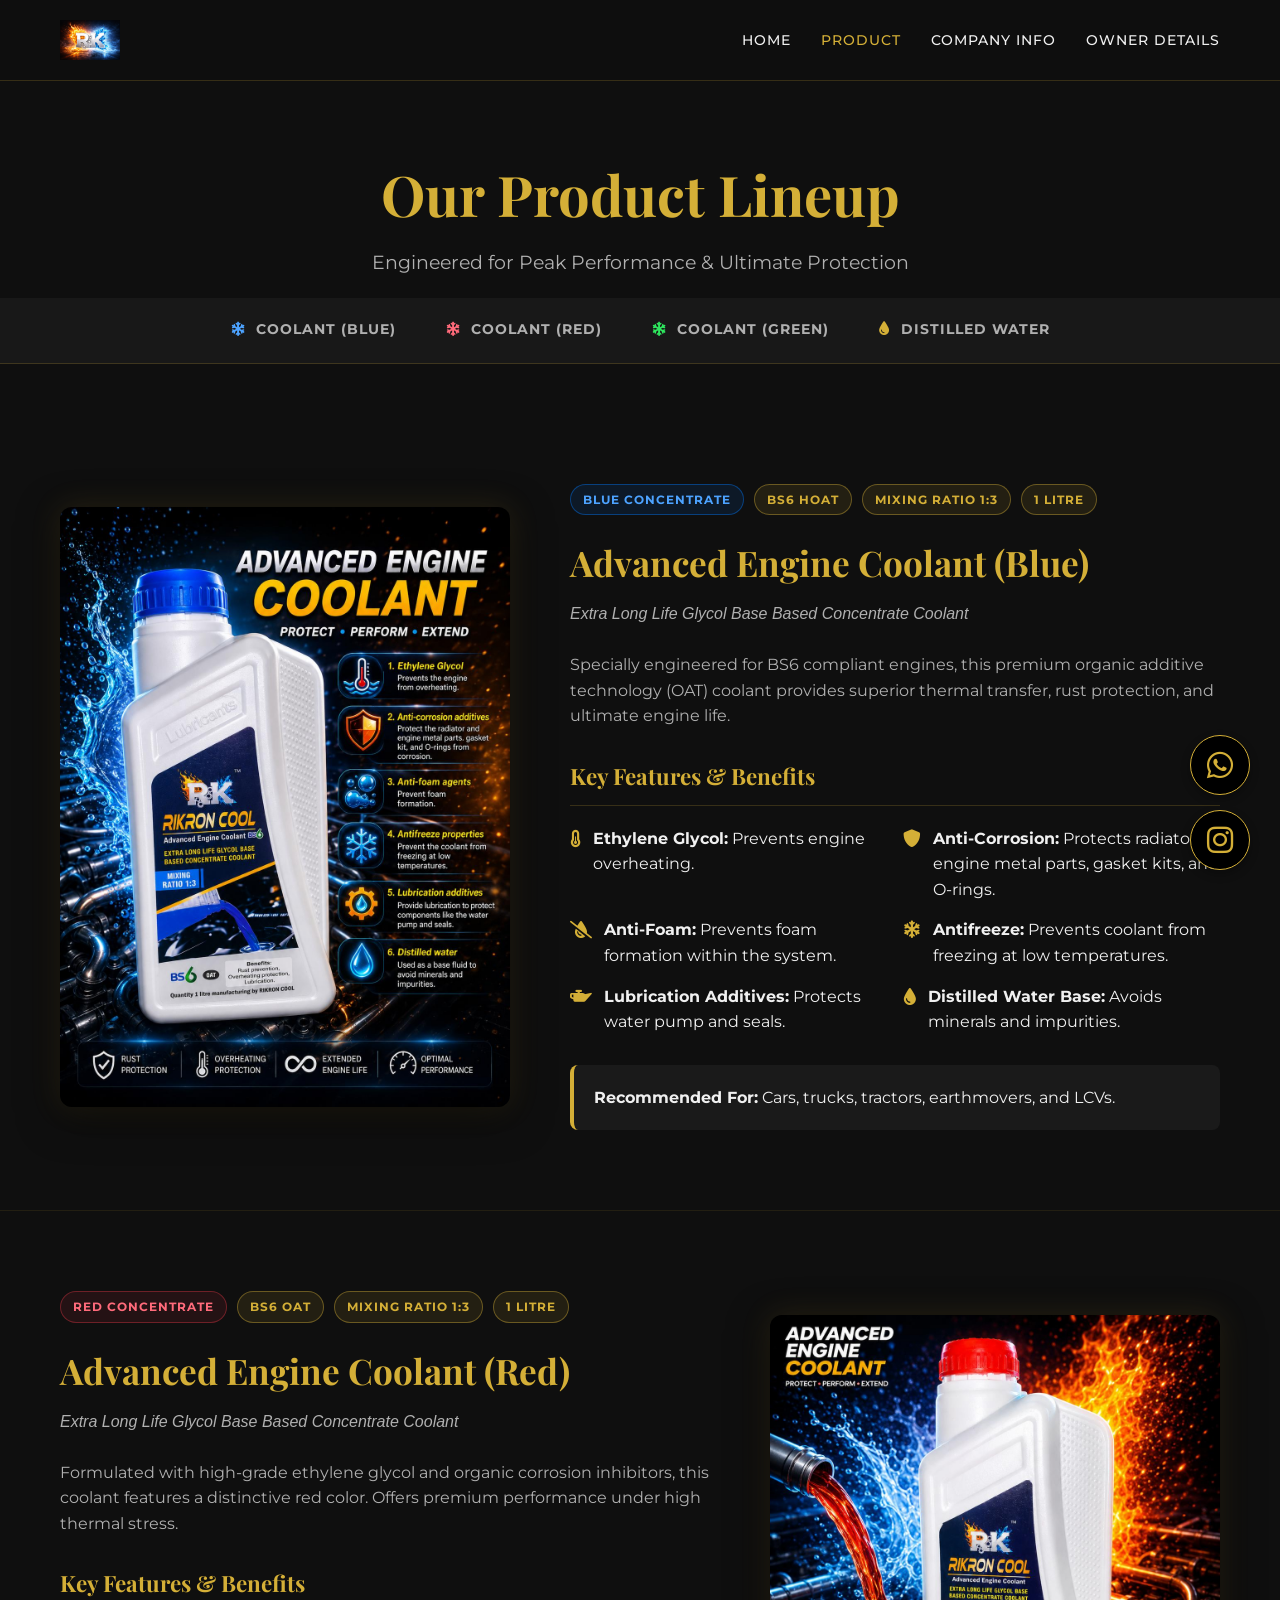
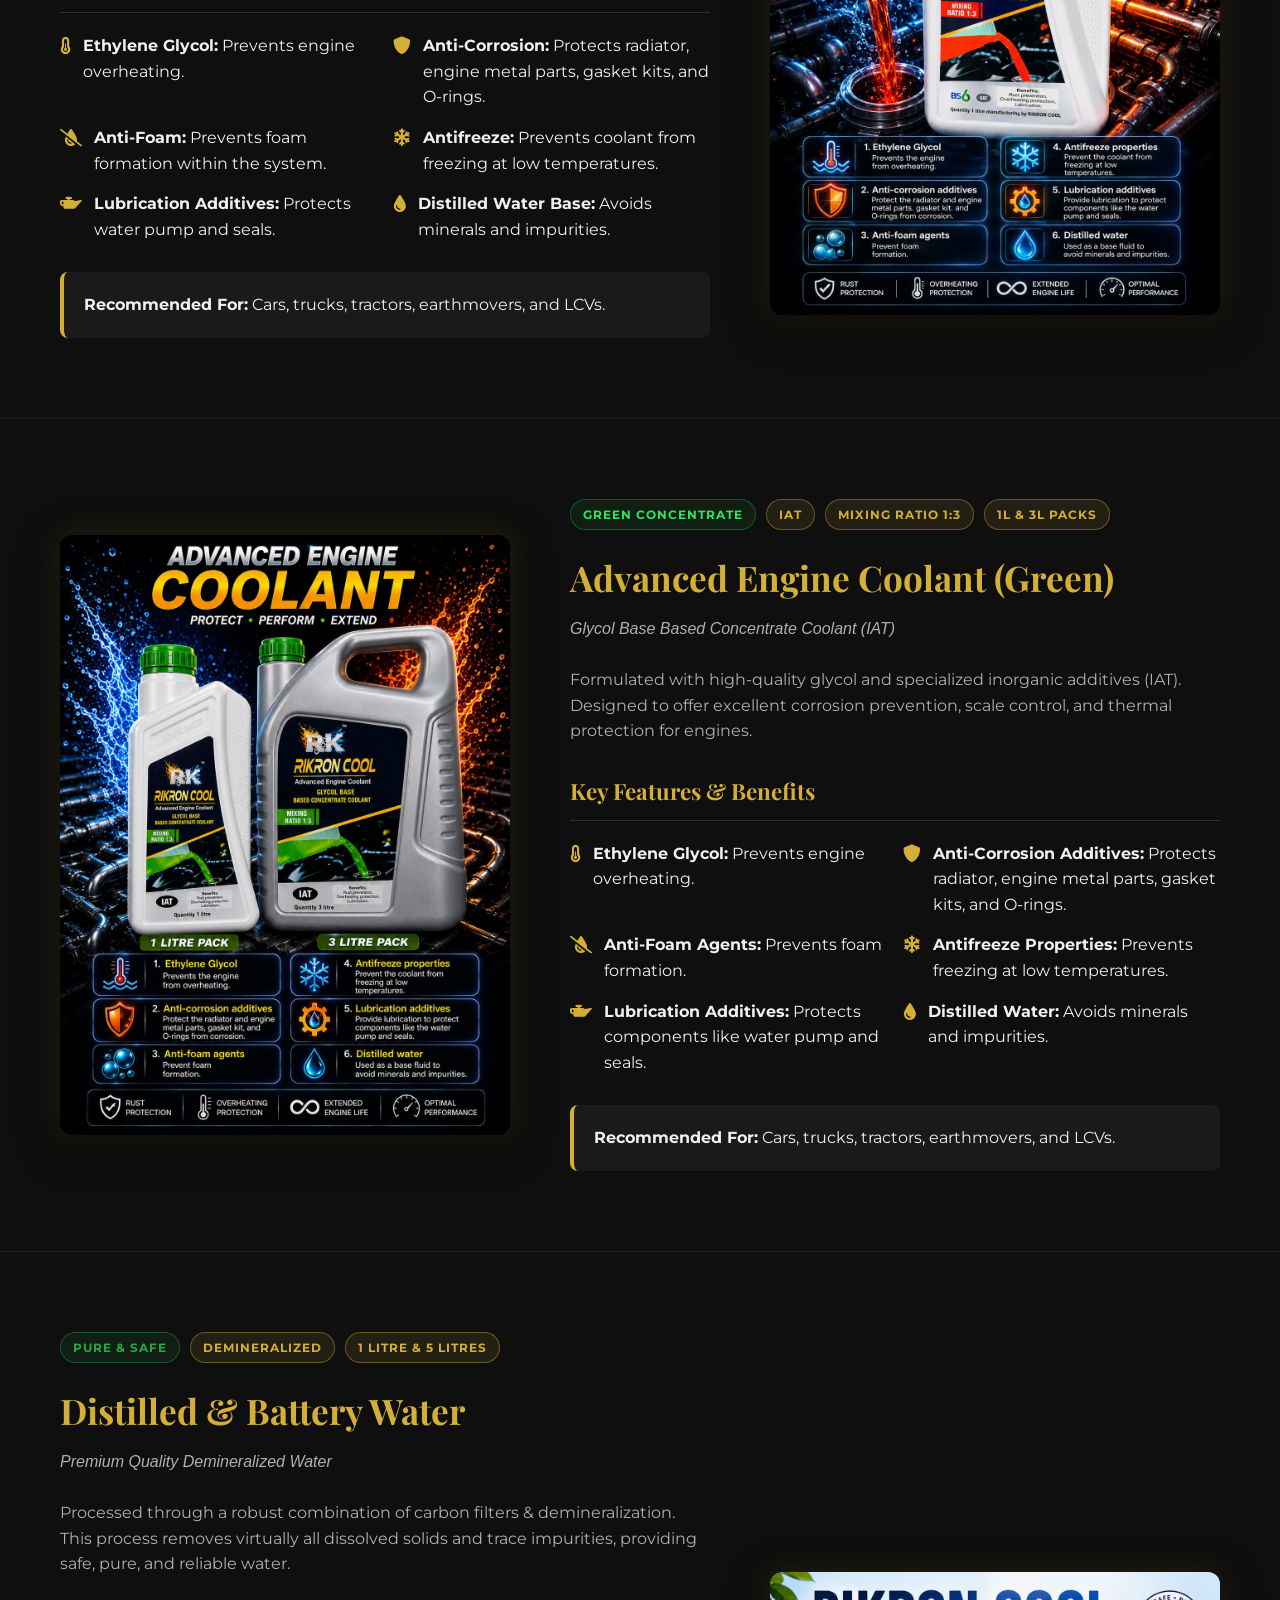
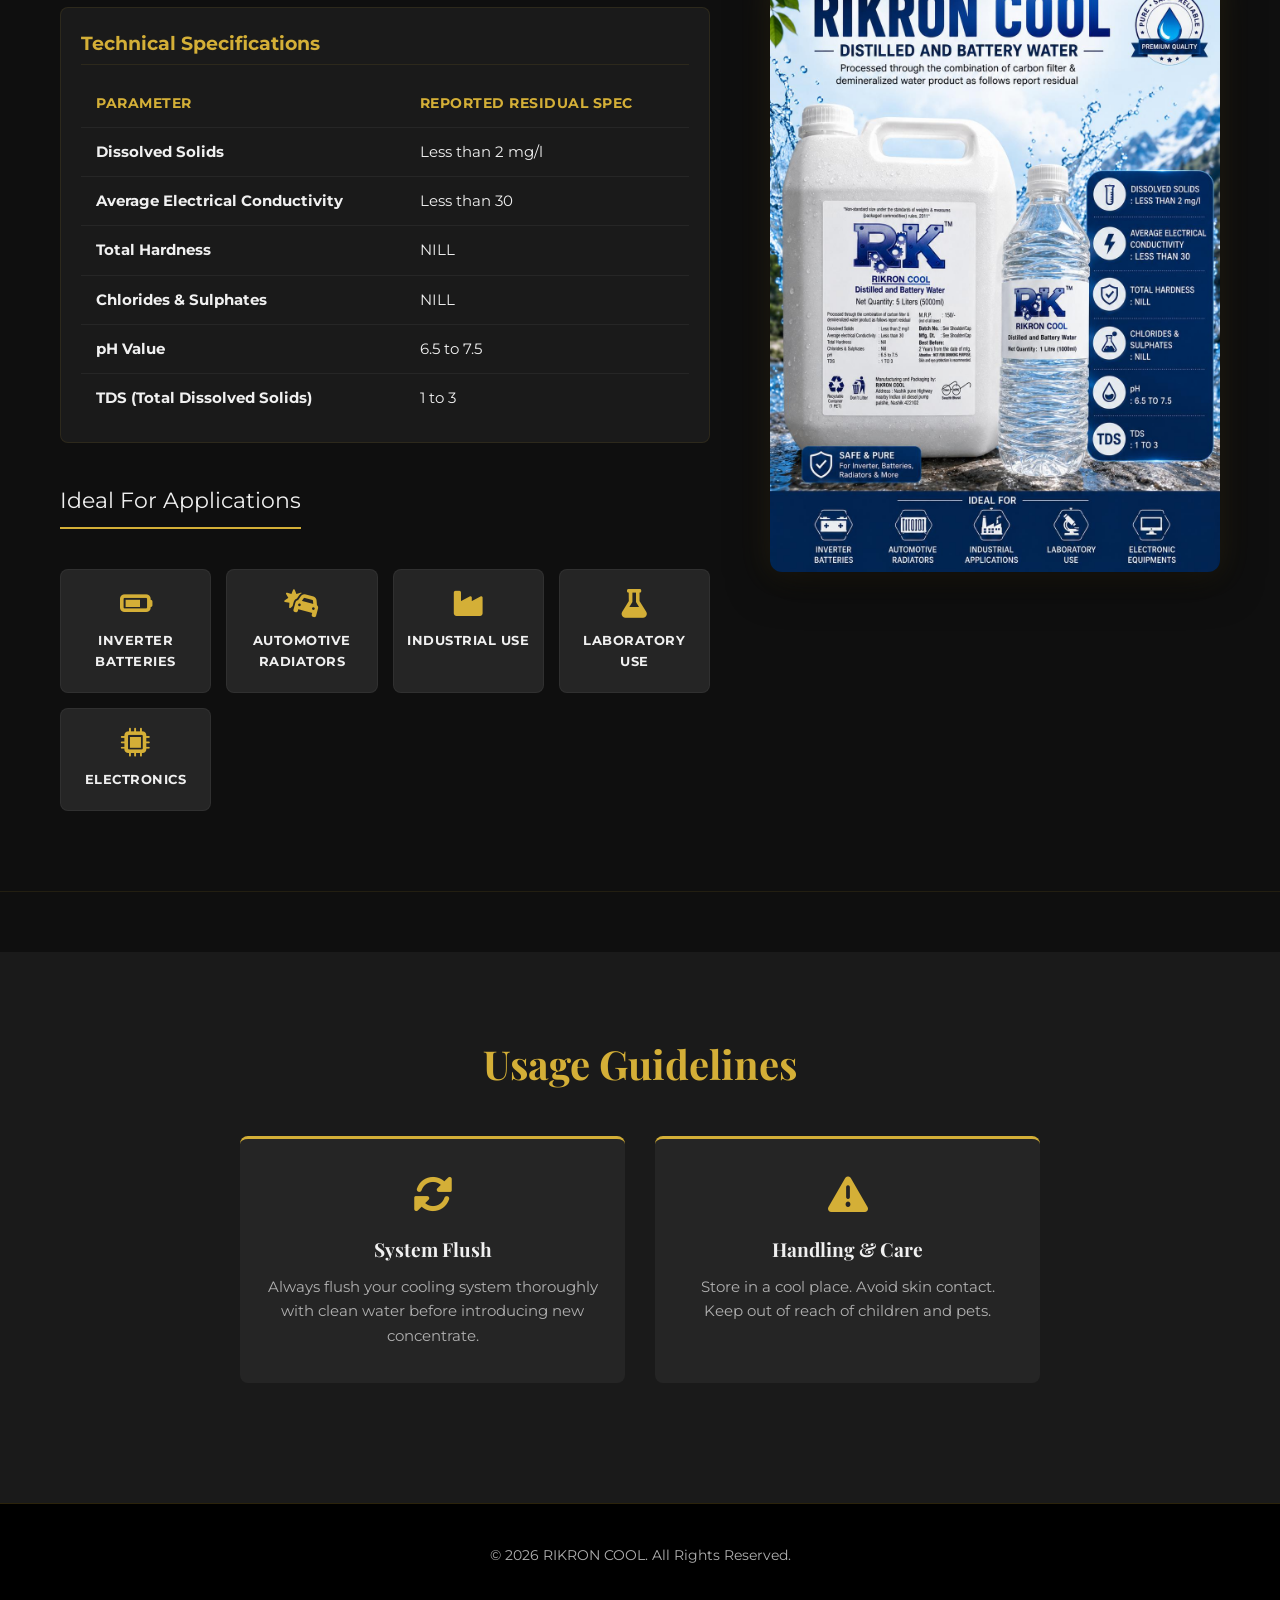
==== commit e6eb38e0: "Update product.html" ====
--- a/product.html
+++ b/product.html
@@ -71,7 +71,7 @@
                     <div class="product-details fade-in">
                         <div class="badge-group">
                             <span class="badge badge-blue">Blue Concentrate</span>
-                            <span class="badge">BS6 OAT</span>
+                            <span class="badge">BS6 HOAT</span>
                             <span class="badge">Mixing Ratio 1:3</span>
                             <span class="badge">1 Litre</span>
                         </div>
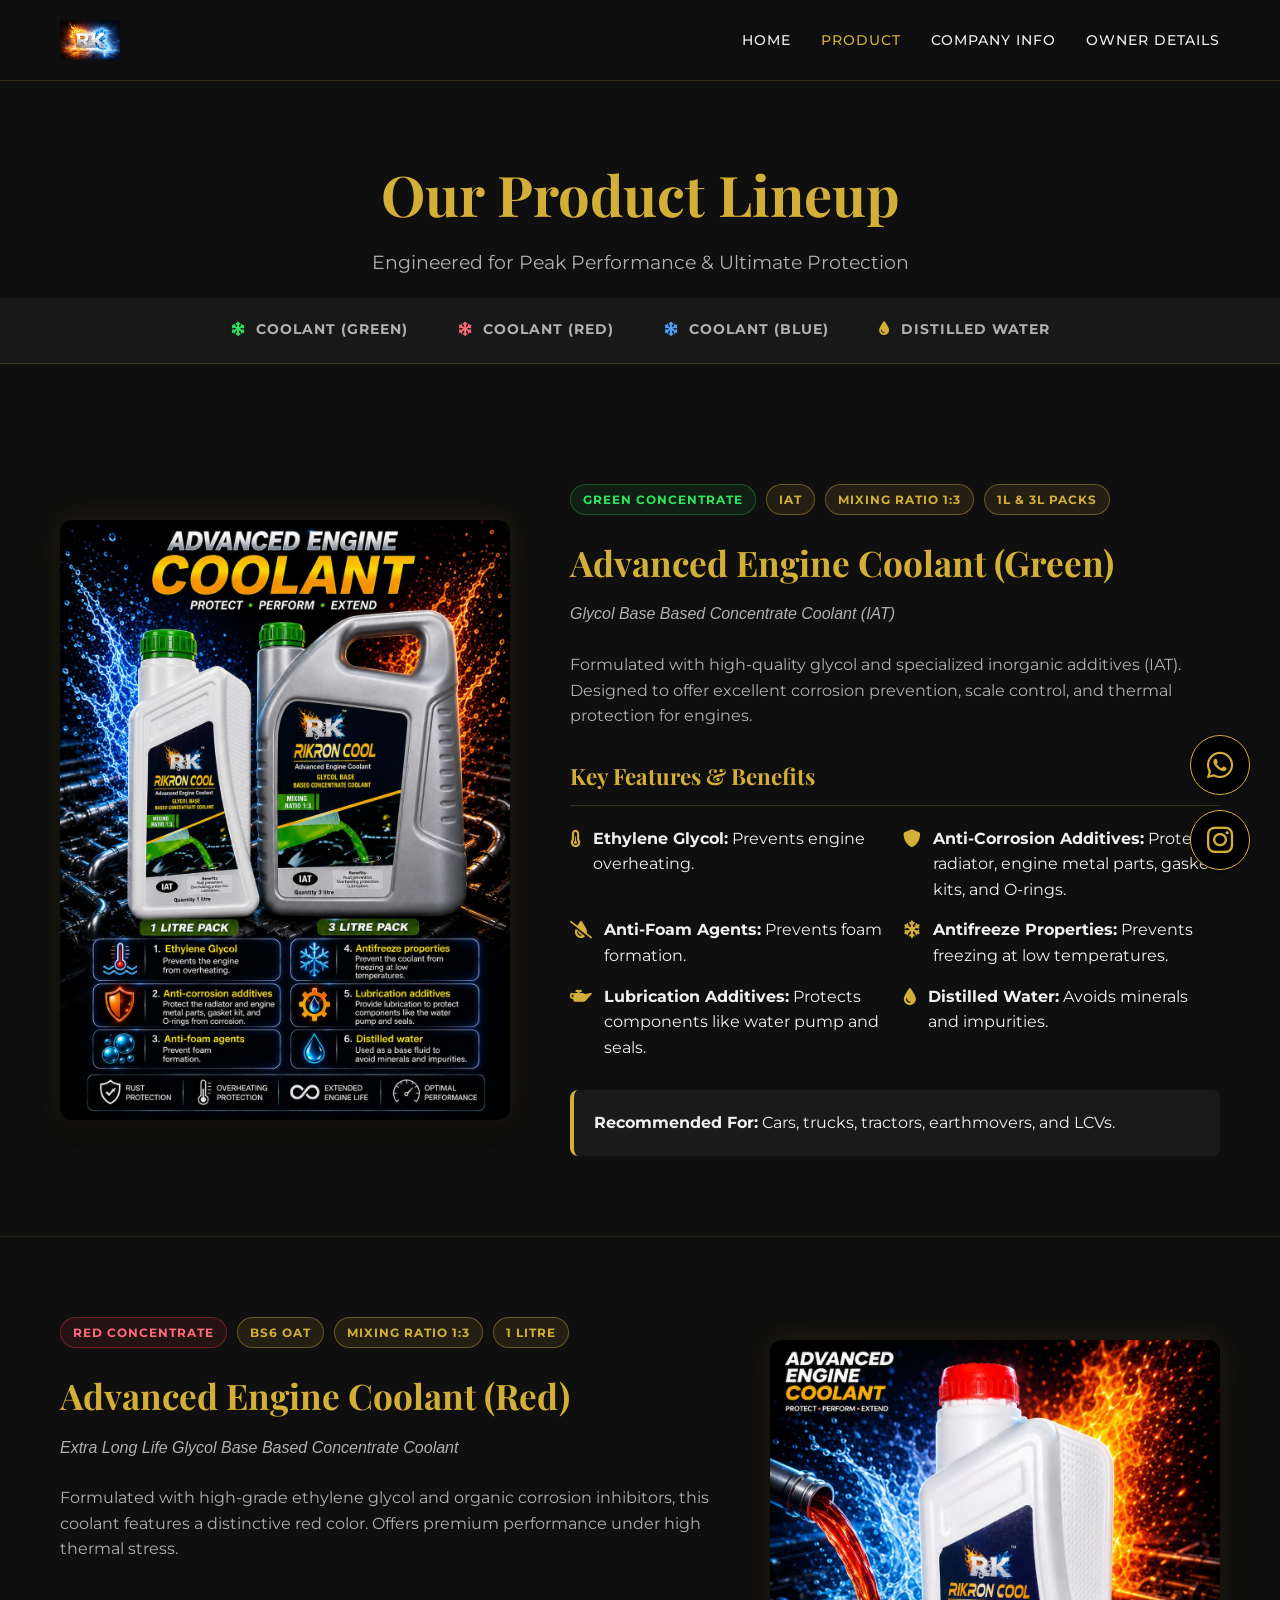
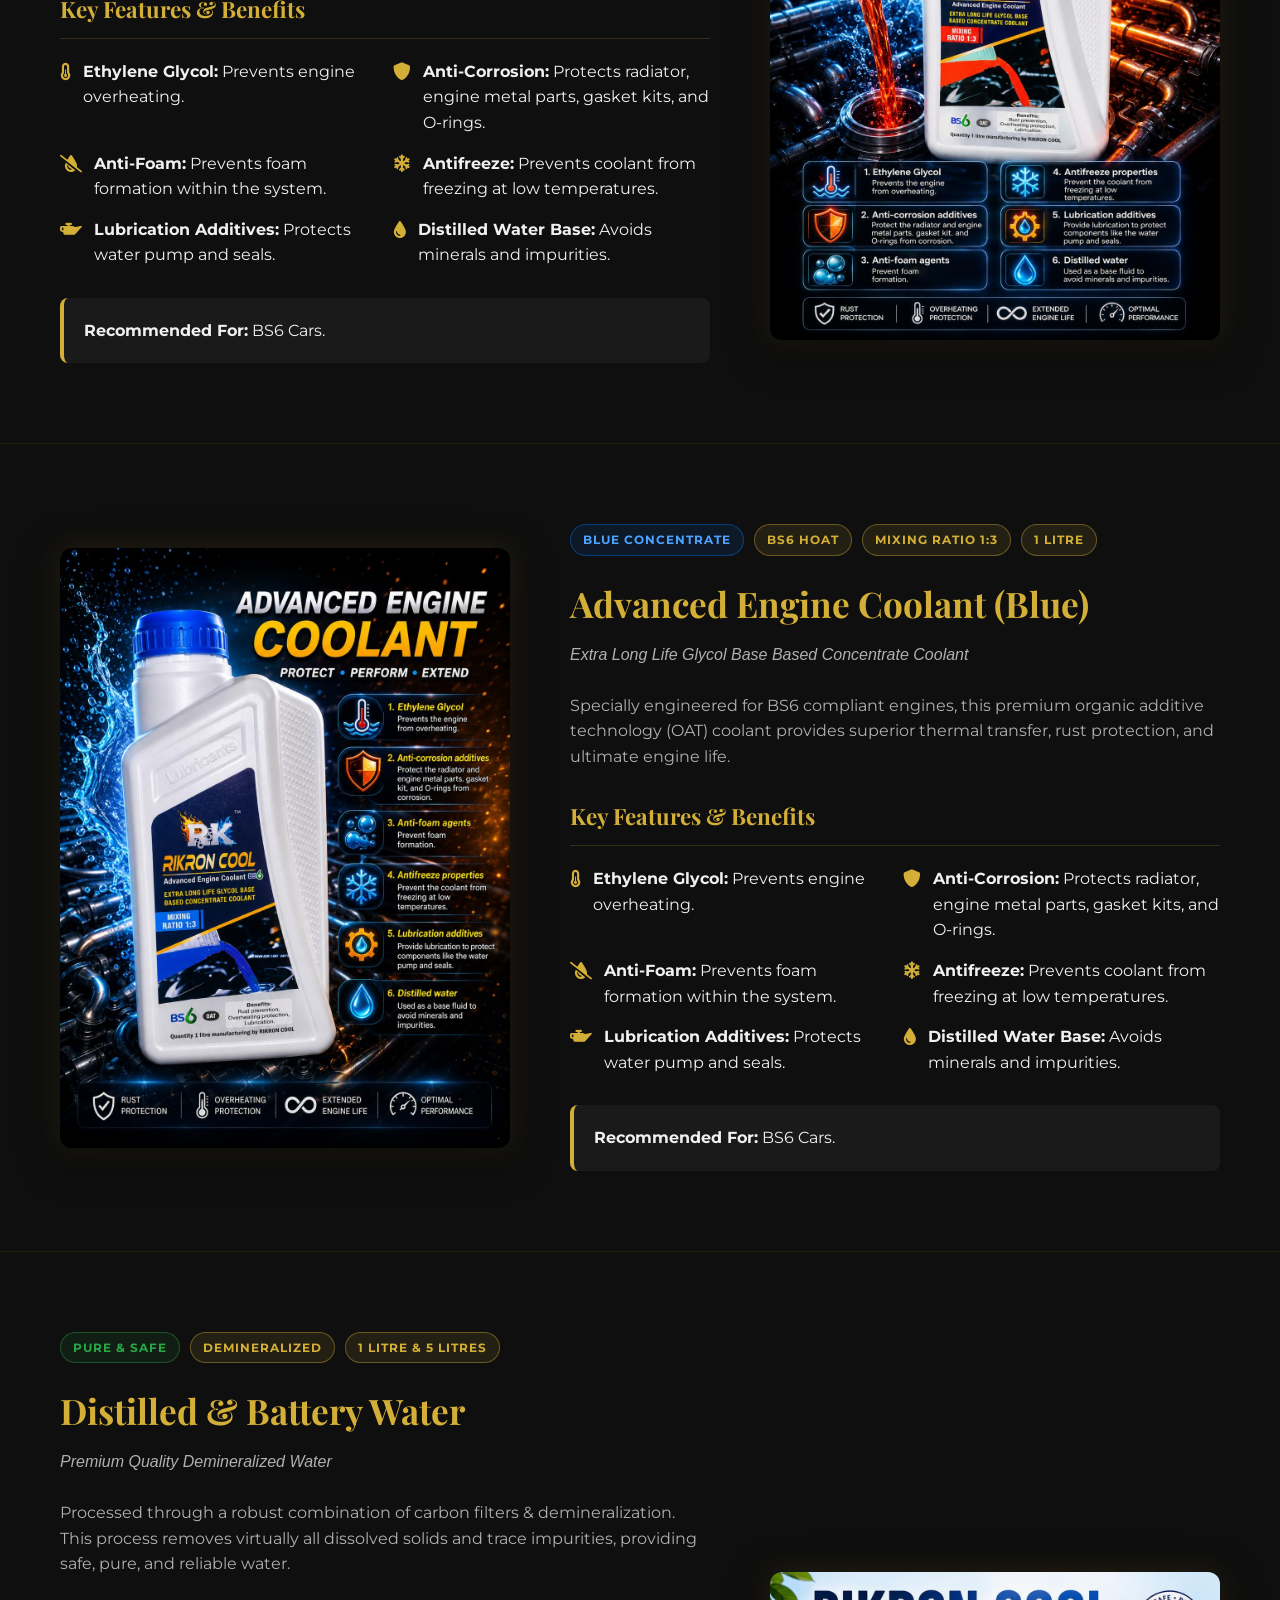
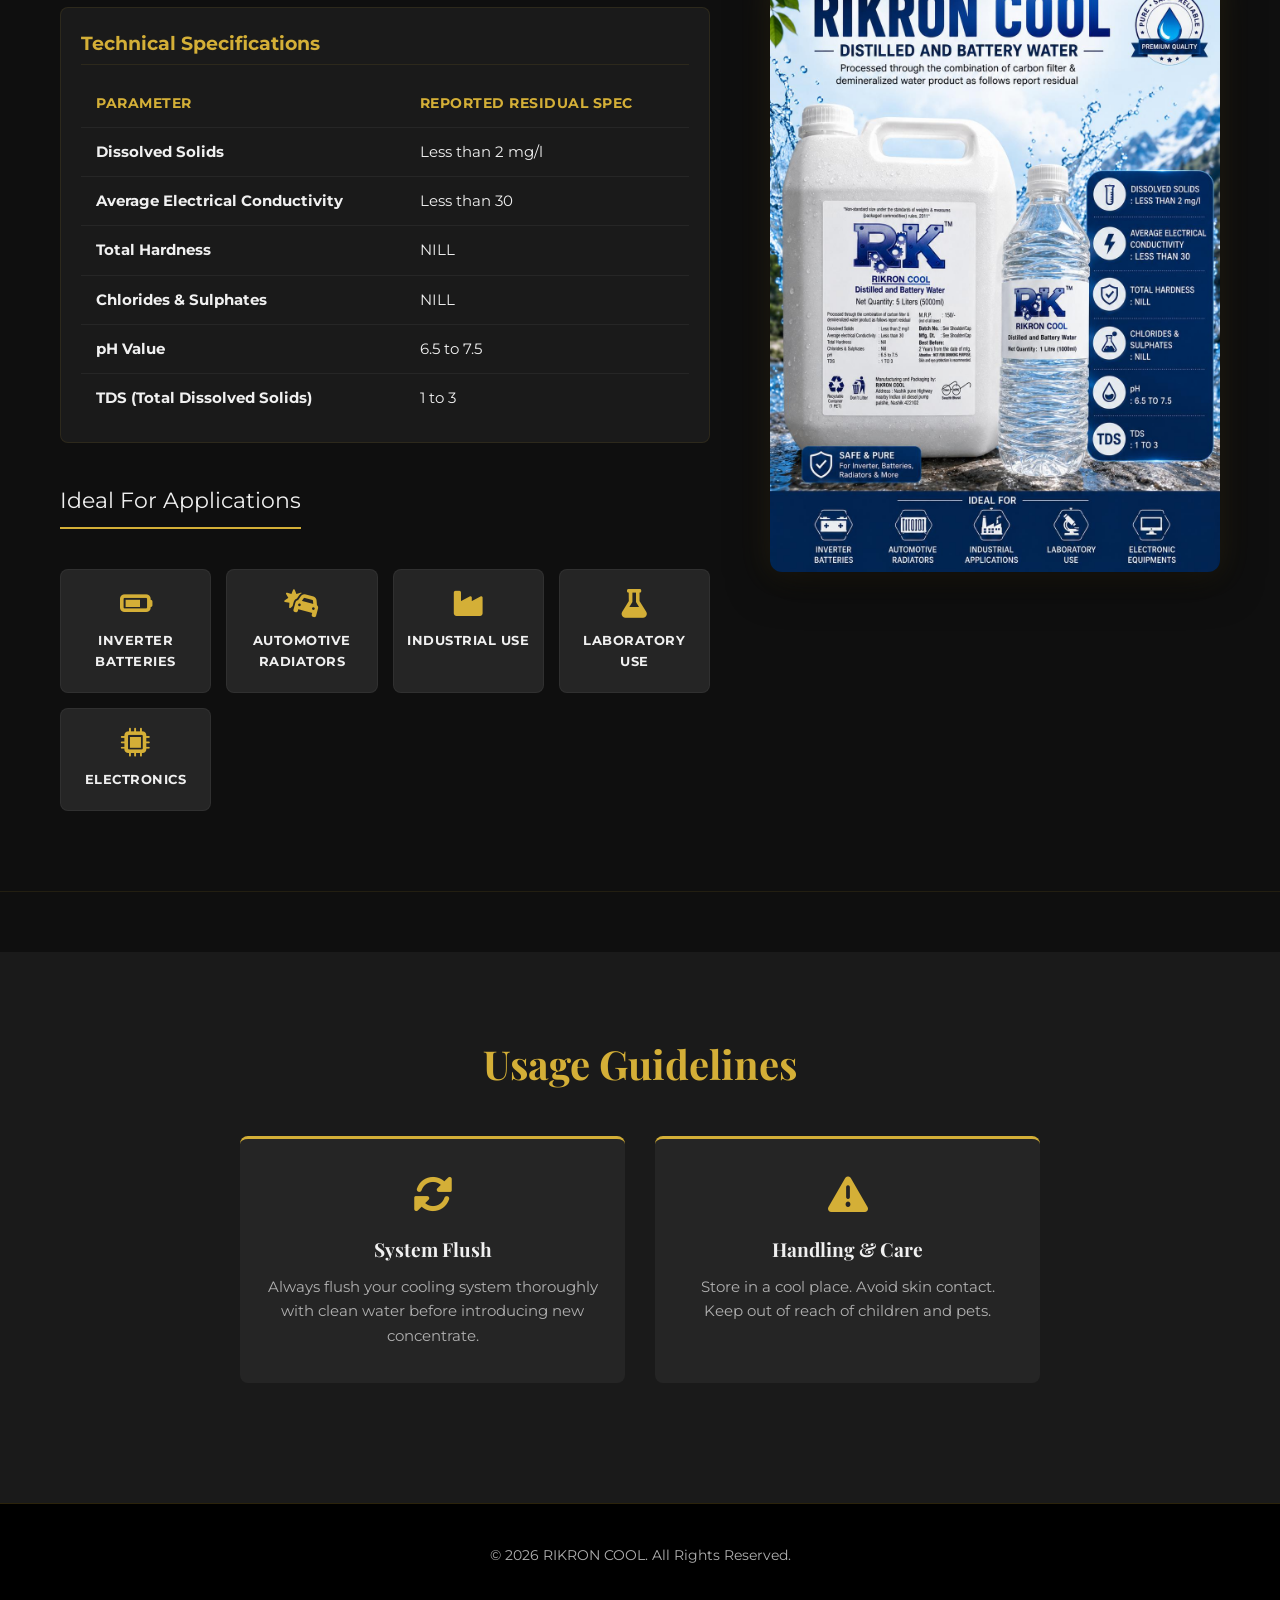
==== commit 5c8efb6a: "Update product.html" ====
--- a/product.html
+++ b/product.html
@@ -48,19 +48,162 @@
         <div class="product-nav">
             <div class="container">
                 <div class="product-nav-links">
+                    <a href="#coolant-green"><i class="fas fa-snowflake" style="color: #2ee65e; margin-right: 5px;"></i>
+                        Coolant (Green)</a>
+                    <a href="#coolant-red"><i class="fas fa-snowflake" style="color: #ff6b7b; margin-right: 5px;"></i>
+                        Coolant (Red)</a>
                     <a href="#coolant-blue"><i class="fas fa-snowflake" style="color: #4da3ff; margin-right: 5px;"></i>
                         Coolant (Blue)</a>
-                    <a href="#coolant-red"><i class="fas fa-snowflake" style="color: #ff6b7b; margin-right: 5px;"></i>
-                        Coolant (Red)</a>
-                    <a href="#coolant-green"><i class="fas fa-snowflake" style="color: #2ee65e; margin-right: 5px;"></i>
-                        Coolant (Green)</a>
                     <a href="#distilled-water"><i class="fas fa-tint"
                             style="color: var(--accent-gold); margin-right: 5px;"></i> Distilled Water</a>
                 </div>
             </div>
         </div>
 
-        <!-- Product 1: Blue Coolant -->
+         <!-- Product 1: Green Coolant -->
+        <section id="coolant-green" class="product-section">
+            <div class="container">
+                <div class="product-grid">
+                    <div class="product-image-container fade-in">
+                        <img src="assets/images/bottle.png" alt="RIKRON COOL Advanced Engine Coolant (Green)"
+                            class="product-image">
+                    </div>
+                    <div class="product-details fade-in">
+                        <div class="badge-group">
+                            <span class="badge badge-green">Green Concentrate</span>
+                            <span class="badge">IAT</span>
+                            <span class="badge">Mixing Ratio 1:3</span>
+                            <span class="badge">1L & 3L Packs</span>
+                        </div>
+                        <h2 class="text-gold" style="margin-bottom: 10px; font-size: 2.2rem;">Advanced Engine Coolant
+                            (Green)</h2>
+                        <h4
+                            style="font-style: italic; color: var(--secondary-text); font-weight: normal; margin-bottom: 25px; font-family: var(--font-body);">
+                            Glycol Base Based Concentrate Coolant (IAT)
+                        </h4>
+
+                        <p style="margin-bottom: 30px; color: var(--secondary-text);">
+                            Formulated with high-quality glycol and specialized inorganic additives (IAT). Designed to
+                            offer excellent corrosion prevention, scale control, and thermal protection for engines.
+                        </p>
+
+                        <h3 class="text-gold"
+                            style="font-size: 1.4rem; border-bottom: 1px solid rgba(212, 175, 55, 0.2); padding-bottom: 10px; margin-bottom: 20px;">
+                            Key Features & Benefits
+                        </h3>
+                        <ul
+                            style="display: grid; grid-template-columns: repeat(auto-fit, minmax(280px, 1fr)); gap: 15px; margin-bottom: 30px;">
+                            <li style="display: flex; gap: 12px; align-items: flex-start;">
+                                <i class="fas fa-thermometer-half text-gold"
+                                    style="margin-top: 4px; font-size: 1.1rem;"></i>
+                                <span><strong>Ethylene Glycol:</strong> Prevents engine overheating.</span>
+                            </li>
+                            <li style="display: flex; gap: 12px; align-items: flex-start;">
+                                <i class="fas fa-shield-alt text-gold" style="margin-top: 4px; font-size: 1.1rem;"></i>
+                                <span><strong>Anti-Corrosion Additives:</strong> Protects radiator, engine metal parts,
+                                    gasket kits, and O-rings.</span>
+                            </li>
+                            <li style="display: flex; gap: 12px; align-items: flex-start;">
+                                <i class="fas fa-tint-slash text-gold" style="margin-top: 4px; font-size: 1.1rem;"></i>
+                                <span><strong>Anti-Foam Agents:</strong> Prevents foam formation.</span>
+                            </li>
+                            <li style="display: flex; gap: 12px; align-items: flex-start;">
+                                <i class="fas fa-snowflake text-gold" style="margin-top: 4px; font-size: 1.1rem;"></i>
+                                <span><strong>Antifreeze Properties:</strong> Prevents freezing at low
+                                    temperatures.</span>
+                            </li>
+                            <li style="display: flex; gap: 12px; align-items: flex-start;">
+                                <i class="fas fa-oil-can text-gold" style="margin-top: 4px; font-size: 1.1rem;"></i>
+                                <span><strong>Lubrication Additives:</strong> Protects components like water pump and
+                                    seals.</span>
+                            </li>
+                            <li style="display: flex; gap: 12px; align-items: flex-start;">
+                                <i class="fas fa-tint text-gold" style="margin-top: 4px; font-size: 1.1rem;"></i>
+                                <span><strong>Distilled Water:</strong> Avoids minerals and impurities.</span>
+                            </li>
+                        </ul>
+
+                        <div
+                            style="background-color: var(--secondary-bg); padding: 20px; border-radius: 8px; border-left: 4px solid var(--accent-gold);">
+                            <strong>Recommended For:</strong> Cars, trucks, tractors, earthmovers, and LCVs.
+                        </div>
+                    </div>
+                </div>
+            </div>
+        </section>
+
+        <!-- Product 2: Red Coolant -->
+        <section id="coolant-red" class="product-section">
+            <div class="container">
+                <div class="product-grid product-grid-reverse">
+                    <div class="product-image-container fade-in">
+                        <img src="assets/images/coolant_red.jpg" alt="RIKRON COOL Advanced Engine Coolant (Red)"
+                            class="product-image">
+                    </div>
+                    <div class="product-details fade-in">
+                        <div class="badge-group">
+                            <span class="badge badge-red">Red Concentrate</span>
+                            <span class="badge">BS6 OAT</span>
+                            <span class="badge">Mixing Ratio 1:3</span>
+                            <span class="badge">1 Litre</span>
+                        </div>
+                        <h2 class="text-gold" style="margin-bottom: 10px; font-size: 2.2rem;">Advanced Engine Coolant
+                            (Red)</h2>
+                        <h4
+                            style="font-style: italic; color: var(--secondary-text); font-weight: normal; margin-bottom: 25px; font-family: var(--font-body);">
+                            Extra Long Life Glycol Base Based Concentrate Coolant
+                        </h4>
+
+                        <p style="margin-bottom: 30px; color: var(--secondary-text);">
+                            Formulated with high-grade ethylene glycol and organic corrosion inhibitors, this coolant
+                            features a distinctive red color. Offers premium performance under high thermal stress.
+                        </p>
+
+                        <h3 class="text-gold"
+                            style="font-size: 1.4rem; border-bottom: 1px solid rgba(212, 175, 55, 0.2); padding-bottom: 10px; margin-bottom: 20px;">
+                            Key Features & Benefits
+                        </h3>
+                        <ul
+                            style="display: grid; grid-template-columns: repeat(auto-fit, minmax(280px, 1fr)); gap: 15px; margin-bottom: 30px;">
+                            <li style="display: flex; gap: 12px; align-items: flex-start;">
+                                <i class="fas fa-thermometer-half text-gold"
+                                    style="margin-top: 4px; font-size: 1.1rem;"></i>
+                                <span><strong>Ethylene Glycol:</strong> Prevents engine overheating.</span>
+                            </li>
+                            <li style="display: flex; gap: 12px; align-items: flex-start;">
+                                <i class="fas fa-shield-alt text-gold" style="margin-top: 4px; font-size: 1.1rem;"></i>
+                                <span><strong>Anti-Corrosion:</strong> Protects radiator, engine metal parts, gasket
+                                    kits, and O-rings.</span>
+                            </li>
+                            <li style="display: flex; gap: 12px; align-items: flex-start;">
+                                <i class="fas fa-tint-slash text-gold" style="margin-top: 4px; font-size: 1.1rem;"></i>
+                                <span><strong>Anti-Foam:</strong> Prevents foam formation within the system.</span>
+                            </li>
+                            <li style="display: flex; gap: 12px; align-items: flex-start;">
+                                <i class="fas fa-snowflake text-gold" style="margin-top: 4px; font-size: 1.1rem;"></i>
+                                <span><strong>Antifreeze:</strong> Prevents coolant from freezing at low
+                                    temperatures.</span>
+                            </li>
+                            <li style="display: flex; gap: 12px; align-items: flex-start;">
+                                <i class="fas fa-oil-can text-gold" style="margin-top: 4px; font-size: 1.1rem;"></i>
+                                <span><strong>Lubrication Additives:</strong> Protects water pump and seals.</span>
+                            </li>
+                            <li style="display: flex; gap: 12px; align-items: flex-start;">
+                                <i class="fas fa-tint text-gold" style="margin-top: 4px; font-size: 1.1rem;"></i>
+                                <span><strong>Distilled Water Base:</strong> Avoids minerals and impurities.</span>
+                            </li>
+                        </ul>
+
+                        <div
+                            style="background-color: var(--secondary-bg); padding: 20px; border-radius: 8px; border-left: 4px solid var(--accent-gold);">
+                            <strong>Recommended For:</strong> BS6 Cars.
+                        </div>
+                    </div>
+                </div>
+            </div>
+        </section>
+
+        <!-- Product 3: Blue Coolant -->
         <section id="coolant-blue" class="product-section">
             <div class="container">
                 <div class="product-grid">
@@ -124,150 +267,7 @@
 
                         <div
                             style="background-color: var(--secondary-bg); padding: 20px; border-radius: 8px; border-left: 4px solid var(--accent-gold);">
-                            <strong>Recommended For:</strong> Cars, trucks, tractors, earthmovers, and LCVs.
-                        </div>
-                    </div>
-                </div>
-            </div>
-        </section>
-
-        <!-- Product 2: Red Coolant -->
-        <section id="coolant-red" class="product-section">
-            <div class="container">
-                <div class="product-grid product-grid-reverse">
-                    <div class="product-image-container fade-in">
-                        <img src="assets/images/coolant_red.jpg" alt="RIKRON COOL Advanced Engine Coolant (Red)"
-                            class="product-image">
-                    </div>
-                    <div class="product-details fade-in">
-                        <div class="badge-group">
-                            <span class="badge badge-red">Red Concentrate</span>
-                            <span class="badge">BS6 OAT</span>
-                            <span class="badge">Mixing Ratio 1:3</span>
-                            <span class="badge">1 Litre</span>
-                        </div>
-                        <h2 class="text-gold" style="margin-bottom: 10px; font-size: 2.2rem;">Advanced Engine Coolant
-                            (Red)</h2>
-                        <h4
-                            style="font-style: italic; color: var(--secondary-text); font-weight: normal; margin-bottom: 25px; font-family: var(--font-body);">
-                            Extra Long Life Glycol Base Based Concentrate Coolant
-                        </h4>
-
-                        <p style="margin-bottom: 30px; color: var(--secondary-text);">
-                            Formulated with high-grade ethylene glycol and organic corrosion inhibitors, this coolant
-                            features a distinctive red color. Offers premium performance under high thermal stress.
-                        </p>
-
-                        <h3 class="text-gold"
-                            style="font-size: 1.4rem; border-bottom: 1px solid rgba(212, 175, 55, 0.2); padding-bottom: 10px; margin-bottom: 20px;">
-                            Key Features & Benefits
-                        </h3>
-                        <ul
-                            style="display: grid; grid-template-columns: repeat(auto-fit, minmax(280px, 1fr)); gap: 15px; margin-bottom: 30px;">
-                            <li style="display: flex; gap: 12px; align-items: flex-start;">
-                                <i class="fas fa-thermometer-half text-gold"
-                                    style="margin-top: 4px; font-size: 1.1rem;"></i>
-                                <span><strong>Ethylene Glycol:</strong> Prevents engine overheating.</span>
-                            </li>
-                            <li style="display: flex; gap: 12px; align-items: flex-start;">
-                                <i class="fas fa-shield-alt text-gold" style="margin-top: 4px; font-size: 1.1rem;"></i>
-                                <span><strong>Anti-Corrosion:</strong> Protects radiator, engine metal parts, gasket
-                                    kits, and O-rings.</span>
-                            </li>
-                            <li style="display: flex; gap: 12px; align-items: flex-start;">
-                                <i class="fas fa-tint-slash text-gold" style="margin-top: 4px; font-size: 1.1rem;"></i>
-                                <span><strong>Anti-Foam:</strong> Prevents foam formation within the system.</span>
-                            </li>
-                            <li style="display: flex; gap: 12px; align-items: flex-start;">
-                                <i class="fas fa-snowflake text-gold" style="margin-top: 4px; font-size: 1.1rem;"></i>
-                                <span><strong>Antifreeze:</strong> Prevents coolant from freezing at low
-                                    temperatures.</span>
-                            </li>
-                            <li style="display: flex; gap: 12px; align-items: flex-start;">
-                                <i class="fas fa-oil-can text-gold" style="margin-top: 4px; font-size: 1.1rem;"></i>
-                                <span><strong>Lubrication Additives:</strong> Protects water pump and seals.</span>
-                            </li>
-                            <li style="display: flex; gap: 12px; align-items: flex-start;">
-                                <i class="fas fa-tint text-gold" style="margin-top: 4px; font-size: 1.1rem;"></i>
-                                <span><strong>Distilled Water Base:</strong> Avoids minerals and impurities.</span>
-                            </li>
-                        </ul>
-
-                        <div
-                            style="background-color: var(--secondary-bg); padding: 20px; border-radius: 8px; border-left: 4px solid var(--accent-gold);">
-                            <strong>Recommended For:</strong> Cars, trucks, tractors, earthmovers, and LCVs.
-                        </div>
-                    </div>
-                </div>
-            </div>
-        </section>
-
-        <!-- Product 3: Green Coolant -->
-        <section id="coolant-green" class="product-section">
-            <div class="container">
-                <div class="product-grid">
-                    <div class="product-image-container fade-in">
-                        <img src="assets/images/bottle.png" alt="RIKRON COOL Advanced Engine Coolant (Green)"
-                            class="product-image">
-                    </div>
-                    <div class="product-details fade-in">
-                        <div class="badge-group">
-                            <span class="badge badge-green">Green Concentrate</span>
-                            <span class="badge">IAT</span>
-                            <span class="badge">Mixing Ratio 1:3</span>
-                            <span class="badge">1L & 3L Packs</span>
-                        </div>
-                        <h2 class="text-gold" style="margin-bottom: 10px; font-size: 2.2rem;">Advanced Engine Coolant
-                            (Green)</h2>
-                        <h4
-                            style="font-style: italic; color: var(--secondary-text); font-weight: normal; margin-bottom: 25px; font-family: var(--font-body);">
-                            Glycol Base Based Concentrate Coolant (IAT)
-                        </h4>
-
-                        <p style="margin-bottom: 30px; color: var(--secondary-text);">
-                            Formulated with high-quality glycol and specialized inorganic additives (IAT). Designed to
-                            offer excellent corrosion prevention, scale control, and thermal protection for engines.
-                        </p>
-
-                        <h3 class="text-gold"
-                            style="font-size: 1.4rem; border-bottom: 1px solid rgba(212, 175, 55, 0.2); padding-bottom: 10px; margin-bottom: 20px;">
-                            Key Features & Benefits
-                        </h3>
-                        <ul
-                            style="display: grid; grid-template-columns: repeat(auto-fit, minmax(280px, 1fr)); gap: 15px; margin-bottom: 30px;">
-                            <li style="display: flex; gap: 12px; align-items: flex-start;">
-                                <i class="fas fa-thermometer-half text-gold"
-                                    style="margin-top: 4px; font-size: 1.1rem;"></i>
-                                <span><strong>Ethylene Glycol:</strong> Prevents engine overheating.</span>
-                            </li>
-                            <li style="display: flex; gap: 12px; align-items: flex-start;">
-                                <i class="fas fa-shield-alt text-gold" style="margin-top: 4px; font-size: 1.1rem;"></i>
-                                <span><strong>Anti-Corrosion Additives:</strong> Protects radiator, engine metal parts,
-                                    gasket kits, and O-rings.</span>
-                            </li>
-                            <li style="display: flex; gap: 12px; align-items: flex-start;">
-                                <i class="fas fa-tint-slash text-gold" style="margin-top: 4px; font-size: 1.1rem;"></i>
-                                <span><strong>Anti-Foam Agents:</strong> Prevents foam formation.</span>
-                            </li>
-                            <li style="display: flex; gap: 12px; align-items: flex-start;">
-                                <i class="fas fa-snowflake text-gold" style="margin-top: 4px; font-size: 1.1rem;"></i>
-                                <span><strong>Antifreeze Properties:</strong> Prevents freezing at low
-                                    temperatures.</span>
-                            </li>
-                            <li style="display: flex; gap: 12px; align-items: flex-start;">
-                                <i class="fas fa-oil-can text-gold" style="margin-top: 4px; font-size: 1.1rem;"></i>
-                                <span><strong>Lubrication Additives:</strong> Protects components like water pump and
-                                    seals.</span>
-                            </li>
-                            <li style="display: flex; gap: 12px; align-items: flex-start;">
-                                <i class="fas fa-tint text-gold" style="margin-top: 4px; font-size: 1.1rem;"></i>
-                                <span><strong>Distilled Water:</strong> Avoids minerals and impurities.</span>
-                            </li>
-                        </ul>
-
-                        <div
-                            style="background-color: var(--secondary-bg); padding: 20px; border-radius: 8px; border-left: 4px solid var(--accent-gold);">
-                            <strong>Recommended For:</strong> Cars, trucks, tractors, earthmovers, and LCVs.
+                            <strong>Recommended For:</strong> BS6 Cars.
                         </div>
                     </div>
                 </div>
